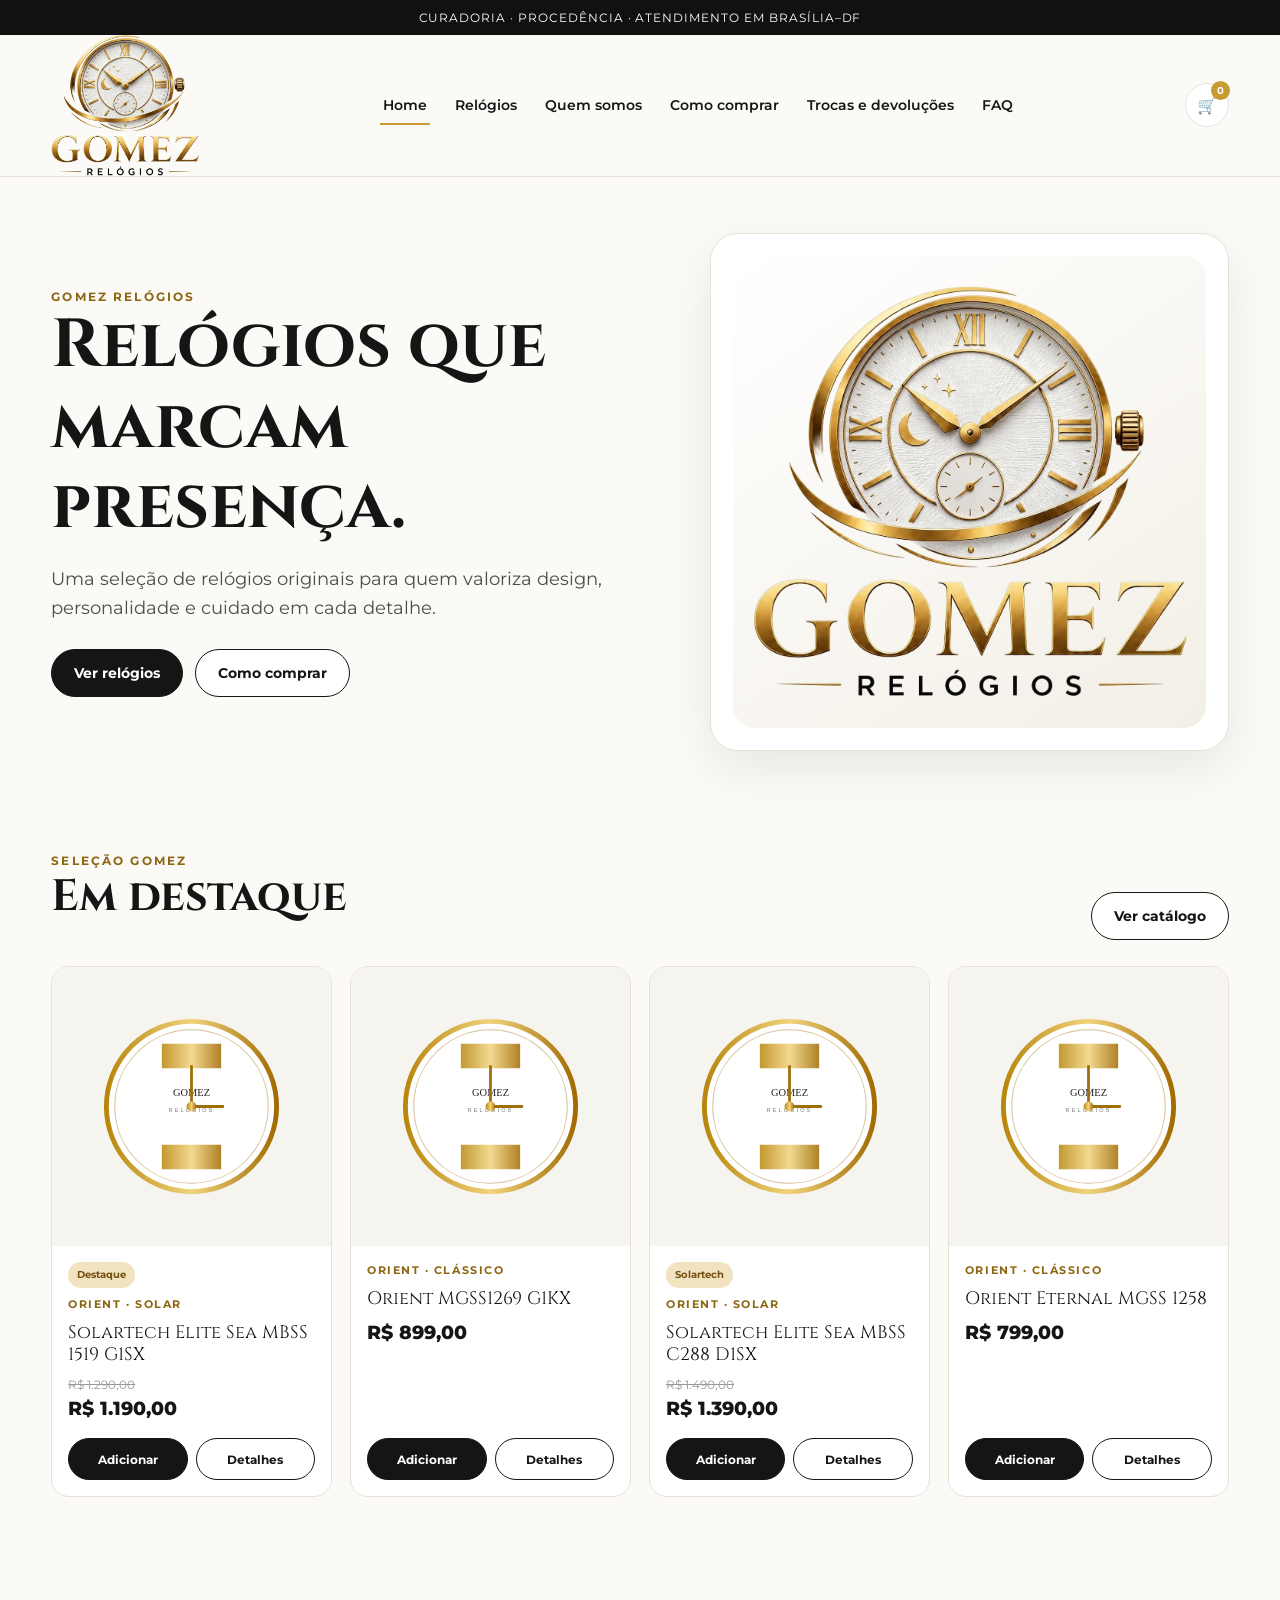
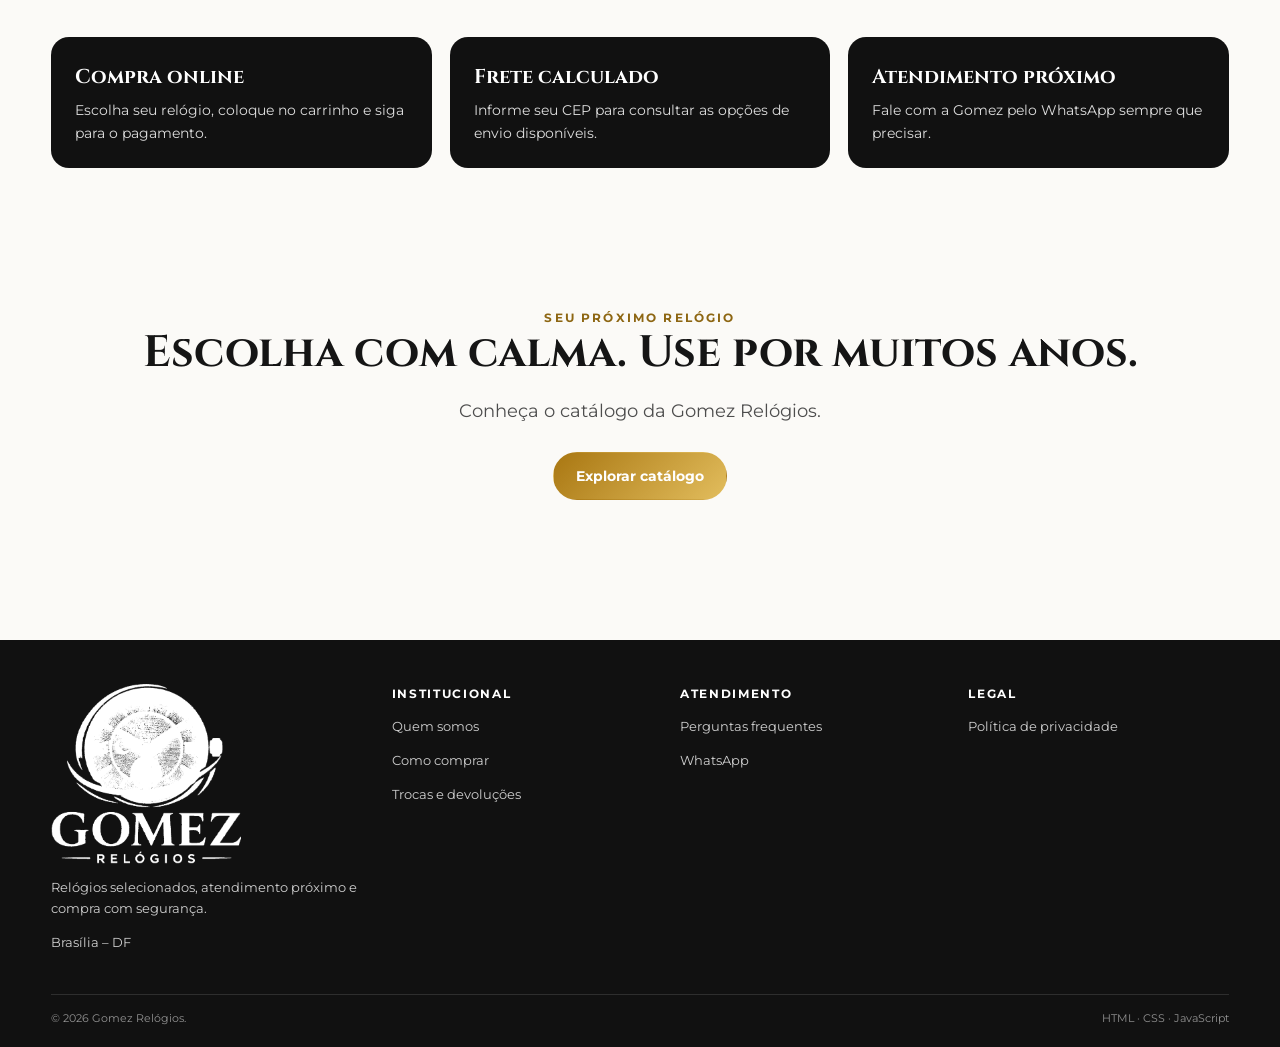
==== index.html @ 8b624019 "Add files via upload" ====
<!doctype html><html lang="pt-BR"><head><meta charset="utf-8"><meta name="viewport" content="width=device-width,initial-scale=1"><meta name="theme-color" content="#151515"><title>Gomez Relógios | Relógios selecionados</title><meta name="description" content="Gomez Relógios — relógios selecionados, compra online e atendimento em Brasília-DF."><link rel="icon" href="assets/logo-gomez.png"><link rel="stylesheet" href="css/style.css"><script src="data.js" defer></script><script src="js/app.js" defer></script><script src="js/catalog.js" defer></script></head><body>
<div class="topbar">CURADORIA · PROCEDÊNCIA · ATENDIMENTO EM BRASÍLIA–DF</div><header class="header"><div class="container header-inner"><a class="brand" href="index.html"><img src="assets/logo-gomez.png" alt="Gomez Relógios"></a><nav class="nav"><a href="index.html">Home</a><a href="produtos.html">Relógios</a><a href="quem-somos.html">Quem somos</a><a href="como-comprar.html">Como comprar</a><a href="trocas-e-devolucoes.html">Trocas e devoluções</a><a href="perguntas-frequentes.html">FAQ</a></nav><div class="header-actions"><button class="icon-btn mobile-menu" data-mobile-menu>☰</button><a class="icon-btn" href="carrinho.html">🛒<span class="cart-count" data-cart-count>0</span></a></div></div></header>
<main>
<section class="hero"><div class="container hero-grid"><div><div class="eyebrow">Gomez Relógios</div><h1>Relógios que marcam presença.</h1><p class="lead">Uma seleção de relógios originais para quem valoriza design, personalidade e cuidado em cada detalhe.</p><div class="btns"><a class="btn btn-primary" href="produtos.html">Ver relógios</a><a class="btn btn-ghost" href="como-comprar.html">Como comprar</a></div></div><div class="hero-card"><div class="hero-card-inner"><img src="assets/logo-gomez.png" alt="Logo Gomez Relógios"></div></div></div></section>
<section class="section"><div class="container"><div class="section-head"><div><div class="eyebrow">Seleção Gomez</div><h2>Em destaque</h2></div><a class="btn btn-ghost" href="produtos.html">Ver catálogo</a></div><div class="grid product-grid" data-products data-limit="4"></div></div></section>
<section class="section"><div class="container"><div class="grid features"><div class="feature"><strong>Compra online</strong><p>Escolha seu relógio, coloque no carrinho e siga para o pagamento.</p></div><div class="feature"><strong>Frete calculado</strong><p>Informe seu CEP para consultar as opções de envio disponíveis.</p></div><div class="feature"><strong>Atendimento próximo</strong><p>Fale com a Gomez pelo WhatsApp sempre que precisar.</p></div></div></div></section>
<section class="section"><div class="container" style="text-align:center"><div class="eyebrow">Seu próximo relógio</div><h2>Escolha com calma. Use por muitos anos.</h2><p class="lead" style="margin:0 auto">Conheça o catálogo da Gomez Relógios.</p><div class="btns" style="justify-content:center"><a class="btn btn-gold" href="produtos.html">Explorar catálogo</a></div></div></section>
</main>
<footer><div class="container"><div class="footer-grid"><div><img class="footer-logo" src="assets/logo-gomez.png" alt="Gomez Relógios"><p>Relógios selecionados, atendimento próximo e compra com segurança.</p><p>Brasília – DF</p></div><div><h4>Institucional</h4><p><a href="quem-somos.html">Quem somos</a></p><p><a href="como-comprar.html">Como comprar</a></p><p><a href="trocas-e-devolucoes.html">Trocas e devoluções</a></p></div><div><h4>Atendimento</h4><p><a href="perguntas-frequentes.html">Perguntas frequentes</a></p><p><a id="footerWhatsapp" target="_blank" rel="noopener">WhatsApp</a></p></div><div><h4>Legal</h4><p><a href="politica-de-privacidade.html">Política de privacidade</a></p></div></div><div class="footer-bottom"><span>© <span data-year></span> Gomez Relógios.</span><span>HTML · CSS · JavaScript</span></div></div></footer>
<script>document.addEventListener('DOMContentLoaded',()=>{const a=document.querySelector('#footerWhatsapp');if(a)a.href=Gomez.whatsappUrl('Olá, Gomez Relógios! Quero saber mais sobre os relógios.');});</script></body></html>
---- css/style.css ----
@import url('https://fonts.googleapis.com/css2?family=Cinzel:wght@500;600;700&family=Montserrat:wght@400;500;600;700&display=swap');

:root{
  --gold:#c79b32;
  --gold-dark:#8d6612;
  --gold-light:#ead08a;
  --ink:#151515;
  --muted:#686868;
  --paper:#fbfaf7;
  --white:#ffffff;
  --line:#e7e2d8;
  --shadow:0 18px 50px rgba(0,0,0,.08);
  --radius:18px;
}
*{box-sizing:border-box}
html{scroll-behavior:smooth}
body{margin:0;background:var(--paper);color:var(--ink);font-family:Montserrat,Arial,sans-serif;line-height:1.6}
a{text-decoration:none;color:inherit}
button,input,select{font:inherit}
img{max-width:100%;display:block}
.container{width:min(1180px,92%);margin:0 auto}
.topbar{background:#111;color:#fff;font-size:12px;padding:8px 0;text-align:center;letter-spacing:.08em}
.header{position:sticky;top:0;z-index:50;background:rgba(251,250,247,.96);backdrop-filter:blur(10px);border-bottom:1px solid var(--line)}
.header-inner{display:grid;grid-template-columns:160px 1fr auto;align-items:center;gap:28px;min-height:92px}
.brand img{width:148px;height:auto}
.nav{display:flex;justify-content:center;gap:22px;font-size:14px;font-weight:600}
.nav a{padding:8px 3px;position:relative}
.nav a:after{content:"";position:absolute;left:0;right:0;bottom:0;height:2px;background:var(--gold);transform:scaleX(0);transform-origin:center;transition:.25s}
.nav a:hover:after,.nav a.active:after{transform:scaleX(1)}
.header-actions{display:flex;align-items:center;gap:10px}
.icon-btn{width:44px;height:44px;border:1px solid var(--line);border-radius:50%;display:grid;place-items:center;background:#fff;cursor:pointer;position:relative}
.cart-count{position:absolute;right:-2px;top:-3px;min-width:19px;height:19px;border-radius:999px;background:var(--gold);color:#fff;font-size:10px;display:grid;place-items:center;padding:0 5px;font-weight:700}
.hero{padding:56px 0 30px}
.hero-grid{display:grid;grid-template-columns:1.08fr .92fr;gap:50px;align-items:center}
.eyebrow{color:var(--gold-dark);font-size:12px;font-weight:700;letter-spacing:.18em;text-transform:uppercase}
h1,h2,h3{font-family:Cinzel,Georgia,serif;line-height:1.18;margin:0 0 18px}
h1{font-size:clamp(38px,6vw,68px)}
h2{font-size:clamp(28px,4vw,44px)}
h3{font-size:22px}
.lead{font-size:18px;color:#4d4d4d;max-width:620px}
.btns{display:flex;flex-wrap:wrap;gap:12px;margin-top:26px}
.btn{display:inline-flex;align-items:center;justify-content:center;gap:8px;min-height:48px;padding:0 22px;border-radius:999px;border:1px solid var(--ink);cursor:pointer;font-weight:700;font-size:14px;transition:.2s}
.btn-primary{background:var(--ink);color:#fff}
.btn-primary:hover{transform:translateY(-1px);box-shadow:0 10px 25px rgba(0,0,0,.14)}
.btn-gold{background:linear-gradient(135deg,#a97712,#e2bd5d);color:#fff;border-color:transparent}
.btn-ghost{background:#fff}
.hero-card{background:#fff;border:1px solid var(--line);border-radius:28px;padding:22px;box-shadow:var(--shadow)}
.hero-card-inner{aspect-ratio:1/1;display:grid;place-items:center;background:linear-gradient(145deg,#fff,#f3efe6);border-radius:22px;overflow:hidden}
.hero-card-inner img{width:92%;max-height:92%;object-fit:contain}
.section{padding:70px 0}
.section-head{display:flex;justify-content:space-between;align-items:end;gap:20px;margin-bottom:26px}
.section-head p{margin:0;color:var(--muted)}
.grid{display:grid;gap:18px}
.product-grid{grid-template-columns:repeat(4,1fr)}
.product-card{background:#fff;border:1px solid var(--line);border-radius:var(--radius);overflow:hidden;transition:.2s;display:flex;flex-direction:column}
.product-card:hover{transform:translateY(-4px);box-shadow:var(--shadow)}
.product-media{aspect-ratio:1/1;background:#f6f4ef;display:grid;place-items:center;overflow:hidden}
.product-media img{width:100%;height:100%;object-fit:cover}
.product-body{padding:16px;display:flex;flex-direction:column;gap:8px;flex:1}
.product-brand{font-size:11px;text-transform:uppercase;letter-spacing:.14em;color:var(--gold-dark);font-weight:700}
.product-name{font-family:Cinzel,Georgia,serif;font-size:18px;line-height:1.25}
.price{font-weight:800;font-size:19px}
.compare{font-size:12px;color:#999;text-decoration:line-through}
.card-actions{display:flex;gap:8px;margin-top:auto;padding-top:6px}
.card-actions .btn{width:100%;min-height:42px;padding:0 12px;font-size:12px}
.badge{display:inline-flex;width:max-content;padding:5px 9px;border-radius:999px;background:#f1e3bf;color:#735112;font-size:10px;font-weight:700}
.features{grid-template-columns:repeat(3,1fr)}
.feature{background:#111;color:#fff;border-radius:var(--radius);padding:24px}
.feature strong{font-family:Cinzel,Georgia,serif;font-size:20px;display:block;margin-bottom:6px}
.feature p{margin:0;color:#ddd;font-size:14px}
.page-hero{padding:54px 0 30px;background:linear-gradient(180deg,#fff,#fbfaf7)}
.page-hero p{max-width:800px;color:var(--muted)}
.filters{display:grid;grid-template-columns:1fr auto auto;gap:12px;margin-bottom:24px}
.input,.select{width:100%;height:48px;border:1px solid var(--line);border-radius:12px;padding:0 14px;background:#fff;outline:none}
.input:focus,.select:focus{border-color:var(--gold)}
.product-detail{display:grid;grid-template-columns:1fr 1fr;gap:42px;align-items:start}
.gallery{background:#fff;border:1px solid var(--line);border-radius:22px;padding:15px;position:sticky;top:110px}
.gallery-main{aspect-ratio:1/1;background:#f6f4ef;border-radius:16px;display:grid;place-items:center;overflow:hidden}
.gallery-main img{width:100%;height:100%;object-fit:cover}
.gallery-thumbs{display:flex;gap:10px;margin-top:10px}
.thumb{width:70px;height:70px;border:1px solid var(--line);border-radius:10px;overflow:hidden;padding:0;background:#f6f4ef;cursor:pointer}
.thumb img{width:100%;height:100%;object-fit:cover}
.detail-price{font-size:32px;font-weight:800;margin:8px 0}
.detail-sub{color:var(--muted);font-size:13px}
.specs{border-top:1px solid var(--line);margin-top:24px}
.spec{display:grid;grid-template-columns:160px 1fr;gap:16px;padding:12px 0;border-bottom:1px solid var(--line);font-size:14px}
.spec strong{color:#555}
.ship-box,.checkout-box{border:1px solid var(--line);background:#fff;border-radius:18px;padding:18px;margin-top:22px}
.ship-row{display:grid;grid-template-columns:1fr auto;gap:8px}
.shipping-results{margin-top:12px;display:grid;gap:8px}
.shipping-option{display:flex;justify-content:space-between;gap:12px;padding:12px;border:1px solid var(--line);border-radius:12px;background:#fff}
.shipping-option small{color:var(--muted)}
.cart-layout{display:grid;grid-template-columns:1.35fr .65fr;gap:24px;align-items:start}
.cart-items,.summary{background:#fff;border:1px solid var(--line);border-radius:18px;padding:18px}
.cart-item{display:grid;grid-template-columns:92px 1fr auto;gap:15px;padding:14px 0;border-bottom:1px solid var(--line);align-items:center}
.cart-item:last-child{border-bottom:0}
.cart-item img{width:92px;height:92px;border-radius:12px;object-fit:cover;background:#f6f4ef}
.qty{display:flex;align-items:center;border:1px solid var(--line);border-radius:10px;overflow:hidden;width:max-content}
.qty button{width:32px;height:32px;border:0;background:#fafafa;cursor:pointer}
.qty span{width:34px;text-align:center;font-size:13px}
.summary{position:sticky;top:110px}
.total-line{display:flex;justify-content:space-between;gap:12px;padding:9px 0;font-size:14px}
.total-line.total{font-size:20px;font-weight:800;padding-top:16px;margin-top:8px;border-top:1px solid var(--line)}
footer{margin-top:70px;background:#111;color:#fff;padding:44px 0 20px}
.footer-grid{display:grid;grid-template-columns:1.2fr repeat(3,1fr);gap:28px}
.footer-logo{width:190px;filter:brightness(0) invert(1);margin-bottom:12px}
footer p,footer a{color:#cfcfcf;font-size:13px}
footer h4{margin:0 0 10px;font-size:12px;letter-spacing:.14em;text-transform:uppercase;color:#fff}
.footer-bottom{border-top:1px solid #2e2e2e;margin-top:28px;padding-top:15px;font-size:11px;color:#929292;display:flex;justify-content:space-between;gap:16px}
.faq{border:1px solid var(--line);background:#fff;border-radius:14px;padding:0 18px;margin:10px 0}
.faq summary{cursor:pointer;padding:17px 0;font-weight:700}
.faq p{color:var(--muted);padding:0 0 17px;margin:0}
.notice{padding:13px 15px;border-radius:12px;background:#f7f0df;color:#63480e;font-size:13px;margin-top:14px}
.empty{text-align:center;padding:48px 20px;color:var(--muted)}
.mobile-menu{display:none}
.modal{position:fixed;inset:0;background:rgba(0,0,0,.55);display:none;z-index:100;align-items:center;justify-content:center;padding:20px}
.modal.show{display:flex}
.modal-card{width:min(560px,100%);background:#fff;border-radius:20px;padding:24px;box-shadow:var(--shadow)}
.modal-head{display:flex;justify-content:space-between;align-items:center;gap:16px}
.close{border:0;background:transparent;font-size:28px;cursor:pointer;color:#888}
.form-grid{display:grid;grid-template-columns:1fr 1fr;gap:12px}
.form-grid .full{grid-column:1/-1}
.status-card{max-width:720px;margin:60px auto;background:#fff;border:1px solid var(--line);border-radius:20px;padding:40px;text-align:center}
.small{font-size:12px;color:var(--muted)}

@media (max-width:1020px){
  .header-inner{grid-template-columns:140px 1fr auto}.nav{gap:14px}.product-grid{grid-template-columns:repeat(3,1fr)}.hero-grid,.product-detail,.cart-layout{grid-template-columns:1fr}.gallery{position:static}.summary{position:static}.footer-grid{grid-template-columns:1fr 1fr}
}
@media (max-width:760px){
  .header-inner{grid-template-columns:auto auto;justify-content:space-between}.nav{display:none}.mobile-menu{display:block}.brand img{width:128px}.hero{padding-top:34px}.features{grid-template-columns:1fr}.product-grid{grid-template-columns:repeat(2,1fr)}.filters{grid-template-columns:1fr 1fr}.filters .full{grid-column:1/-1}.footer-grid{grid-template-columns:1fr}.footer-bottom{flex-direction:column}.cart-item{grid-template-columns:70px 1fr}.cart-item > :last-child{grid-column:2}.cart-item img{width:70px;height:70px}.form-grid{grid-template-columns:1fr}.form-grid .full{grid-column:auto}
}
@media (max-width:480px){
  .product-grid{grid-template-columns:1fr}.filters{grid-template-columns:1fr}.section{padding:52px 0}.header-inner{min-height:78px}.btns{display:grid}.btn{width:100%}
}
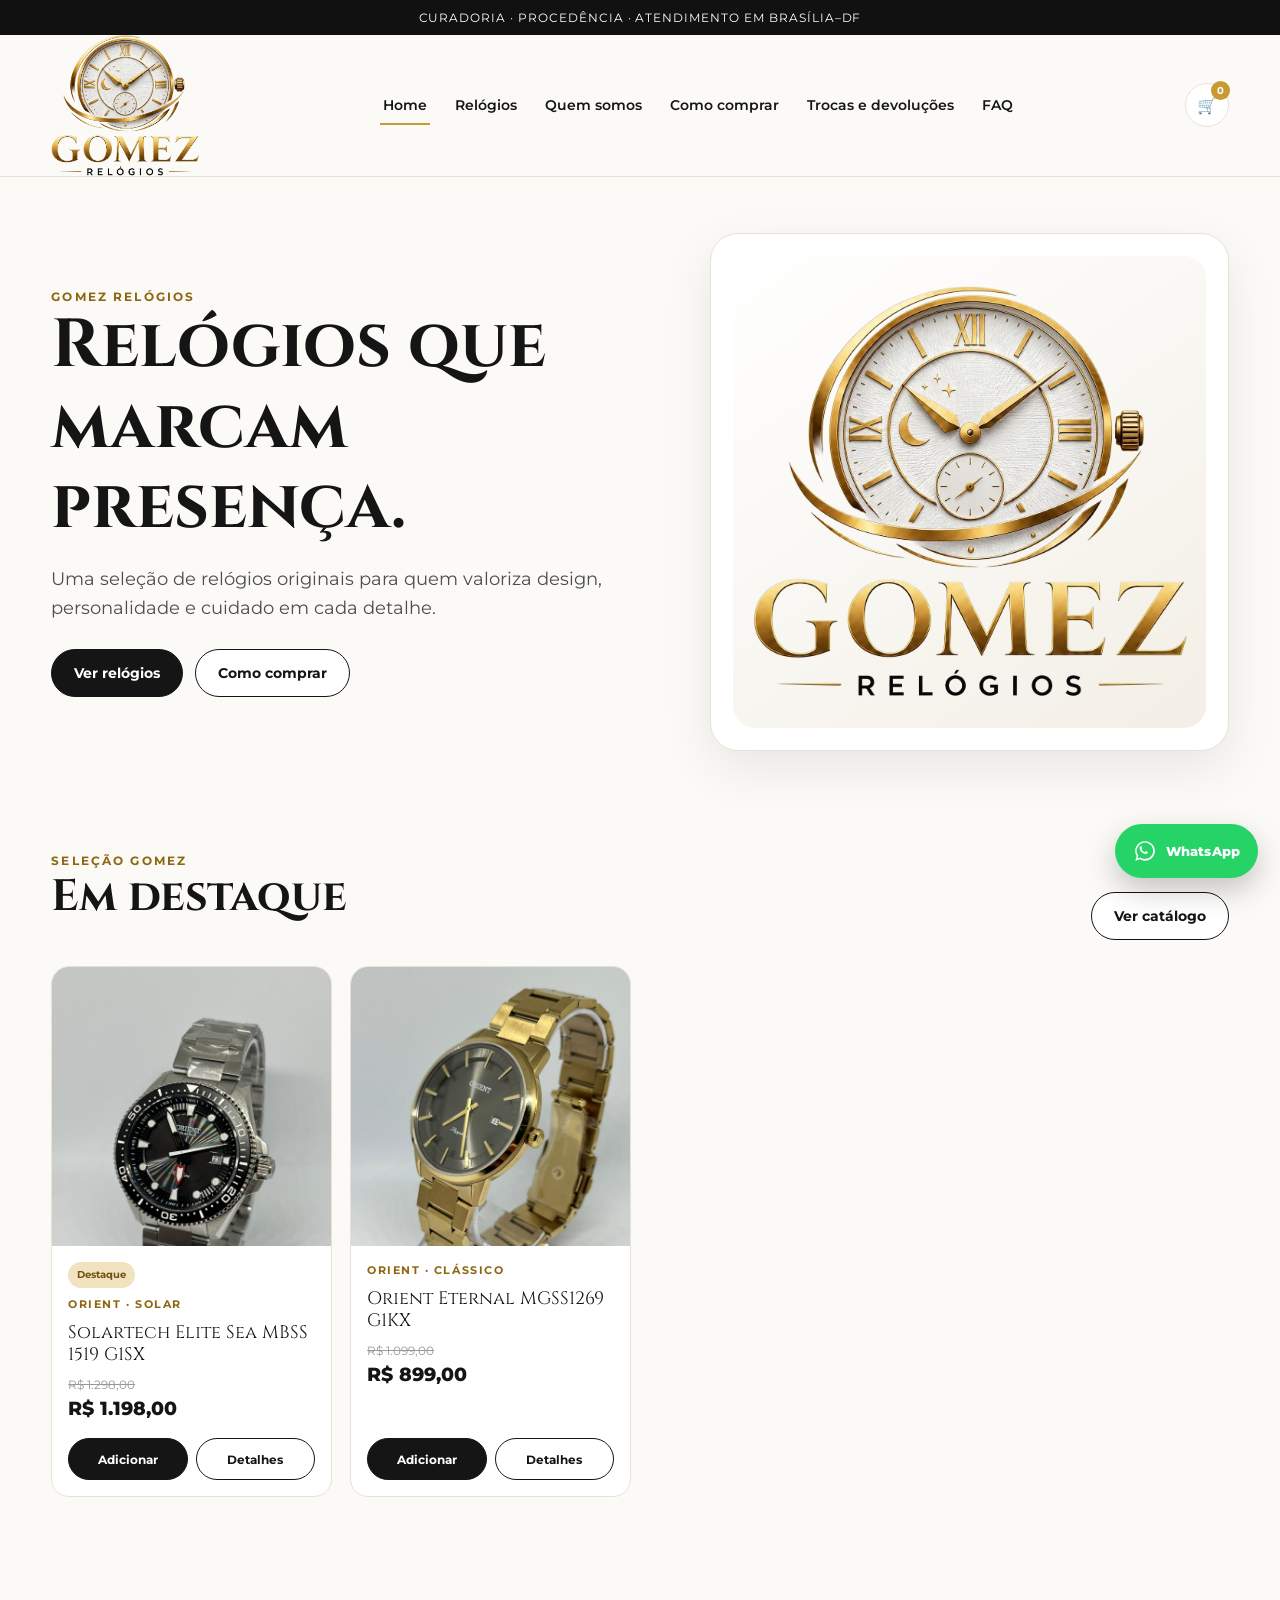
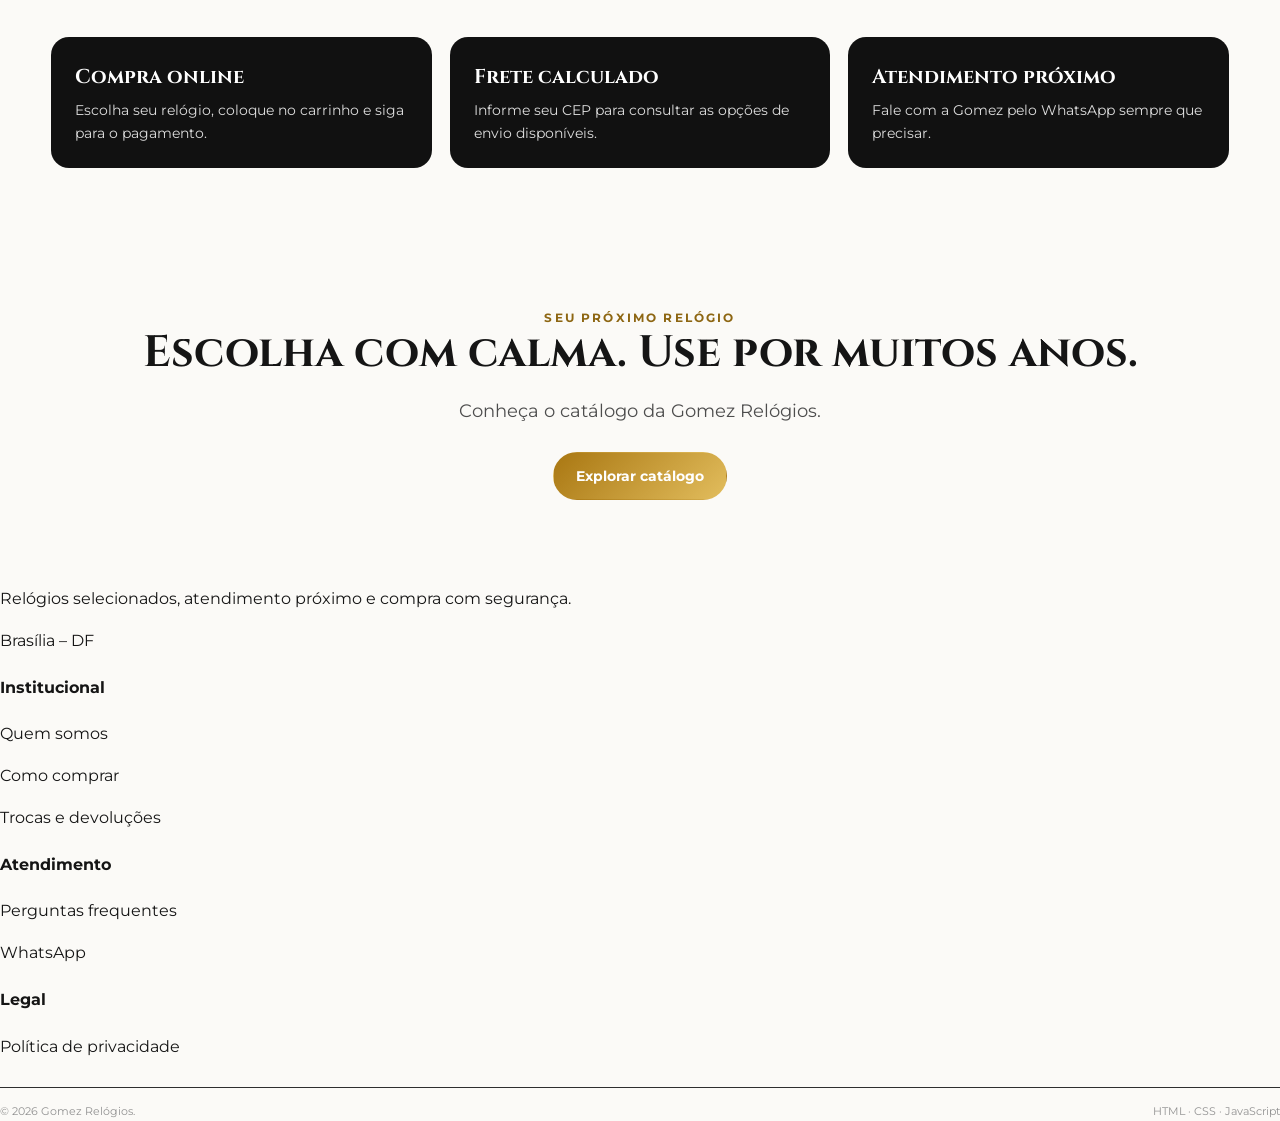
==== commit 3b16a61d: "Update index.html" ====
--- a/index.html
+++ b/index.html
@@ -6,5 +6,5 @@
 <section class="section"><div class="container"><div class="grid features"><div class="feature"><strong>Compra online</strong><p>Escolha seu relógio, coloque no carrinho e siga para o pagamento.</p></div><div class="feature"><strong>Frete calculado</strong><p>Informe seu CEP para consultar as opções de envio disponíveis.</p></div><div class="feature"><strong>Atendimento próximo</strong><p>Fale com a Gomez pelo WhatsApp sempre que precisar.</p></div></div></div></section>
 <section class="section"><div class="container" style="text-align:center"><div class="eyebrow">Seu próximo relógio</div><h2>Escolha com calma. Use por muitos anos.</h2><p class="lead" style="margin:0 auto">Conheça o catálogo da Gomez Relógios.</p><div class="btns" style="justify-content:center"><a class="btn btn-gold" href="produtos.html">Explorar catálogo</a></div></div></section>
 </main>
-<footer><div class="container"><div class="footer-grid"><div><img class="footer-logo" src="assets/logo-gomez.png" alt="Gomez Relógios"><p>Relógios selecionados, atendimento próximo e compra com segurança.</p><p>Brasília – DF</p></div><div><h4>Institucional</h4><p><a href="quem-somos.html">Quem somos</a></p><p><a href="como-comprar.html">Como comprar</a></p><p><a href="trocas-e-devolucoes.html">Trocas e devoluções</a></p></div><div><h4>Atendimento</h4><p><a href="perguntas-frequentes.html">Perguntas frequentes</a></p><p><a id="footerWhatsapp" target="_blank" rel="noopener">WhatsApp</a></p></div><div><h4>Legal</h4><p><a href="politica-de-privacidade.html">Política de privacidade</a></p></div></div><div class="footer-bottom"><span>© <span data-year></span> Gomez Relógios.</span><span>HTML · CSS · JavaScript</span></div></div></footer>
+<p>Relógios selecionados, atendimento próximo e compra com segurança.</p><p>Brasília – DF</p></div><div><h4>Institucional</h4><p><a href="quem-somos.html">Quem somos</a></p><p><a href="como-comprar.html">Como comprar</a></p><p><a href="trocas-e-devolucoes.html">Trocas e devoluções</a></p></div><div><h4>Atendimento</h4><p><a href="perguntas-frequentes.html">Perguntas frequentes</a></p><p><a id="footerWhatsapp" target="_blank" rel="noopener">WhatsApp</a></p></div><div><h4>Legal</h4><p><a href="politica-de-privacidade.html">Política de privacidade</a></p></div></div><div class="footer-bottom"><span>© <span data-year></span> Gomez Relógios.</span><span>HTML · CSS · JavaScript</span></div></div></footer>
 <script>document.addEventListener('DOMContentLoaded',()=>{const a=document.querySelector('#footerWhatsapp');if(a)a.href=Gomez.whatsappUrl('Olá, Gomez Relógios! Quero saber mais sobre os relógios.');});</script></body></html>
--- a/css/style.css
+++ b/css/style.css
@@ -12,123 +12,1055 @@
   --shadow:0 18px 50px rgba(0,0,0,.08);
   --radius:18px;
 }
-*{box-sizing:border-box}
-html{scroll-behavior:smooth}
-body{margin:0;background:var(--paper);color:var(--ink);font-family:Montserrat,Arial,sans-serif;line-height:1.6}
-a{text-decoration:none;color:inherit}
-button,input,select{font:inherit}
-img{max-width:100%;display:block}
-.container{width:min(1180px,92%);margin:0 auto}
-.topbar{background:#111;color:#fff;font-size:12px;padding:8px 0;text-align:center;letter-spacing:.08em}
-.header{position:sticky;top:0;z-index:50;background:rgba(251,250,247,.96);backdrop-filter:blur(10px);border-bottom:1px solid var(--line)}
-.header-inner{display:grid;grid-template-columns:160px 1fr auto;align-items:center;gap:28px;min-height:92px}
-.brand img{width:148px;height:auto}
-.nav{display:flex;justify-content:center;gap:22px;font-size:14px;font-weight:600}
-.nav a{padding:8px 3px;position:relative}
-.nav a:after{content:"";position:absolute;left:0;right:0;bottom:0;height:2px;background:var(--gold);transform:scaleX(0);transform-origin:center;transition:.25s}
-.nav a:hover:after,.nav a.active:after{transform:scaleX(1)}
-.header-actions{display:flex;align-items:center;gap:10px}
-.icon-btn{width:44px;height:44px;border:1px solid var(--line);border-radius:50%;display:grid;place-items:center;background:#fff;cursor:pointer;position:relative}
-.cart-count{position:absolute;right:-2px;top:-3px;min-width:19px;height:19px;border-radius:999px;background:var(--gold);color:#fff;font-size:10px;display:grid;place-items:center;padding:0 5px;font-weight:700}
-.hero{padding:56px 0 30px}
-.hero-grid{display:grid;grid-template-columns:1.08fr .92fr;gap:50px;align-items:center}
-.eyebrow{color:var(--gold-dark);font-size:12px;font-weight:700;letter-spacing:.18em;text-transform:uppercase}
-h1,h2,h3{font-family:Cinzel,Georgia,serif;line-height:1.18;margin:0 0 18px}
-h1{font-size:clamp(38px,6vw,68px)}
-h2{font-size:clamp(28px,4vw,44px)}
-h3{font-size:22px}
-.lead{font-size:18px;color:#4d4d4d;max-width:620px}
-.btns{display:flex;flex-wrap:wrap;gap:12px;margin-top:26px}
-.btn{display:inline-flex;align-items:center;justify-content:center;gap:8px;min-height:48px;padding:0 22px;border-radius:999px;border:1px solid var(--ink);cursor:pointer;font-weight:700;font-size:14px;transition:.2s}
-.btn-primary{background:var(--ink);color:#fff}
-.btn-primary:hover{transform:translateY(-1px);box-shadow:0 10px 25px rgba(0,0,0,.14)}
-.btn-gold{background:linear-gradient(135deg,#a97712,#e2bd5d);color:#fff;border-color:transparent}
-.btn-ghost{background:#fff}
-.hero-card{background:#fff;border:1px solid var(--line);border-radius:28px;padding:22px;box-shadow:var(--shadow)}
-.hero-card-inner{aspect-ratio:1/1;display:grid;place-items:center;background:linear-gradient(145deg,#fff,#f3efe6);border-radius:22px;overflow:hidden}
-.hero-card-inner img{width:92%;max-height:92%;object-fit:contain}
-.section{padding:70px 0}
-.section-head{display:flex;justify-content:space-between;align-items:end;gap:20px;margin-bottom:26px}
-.section-head p{margin:0;color:var(--muted)}
-.grid{display:grid;gap:18px}
-.product-grid{grid-template-columns:repeat(4,1fr)}
-.product-card{background:#fff;border:1px solid var(--line);border-radius:var(--radius);overflow:hidden;transition:.2s;display:flex;flex-direction:column}
-.product-card:hover{transform:translateY(-4px);box-shadow:var(--shadow)}
-.product-media{aspect-ratio:1/1;background:#f6f4ef;display:grid;place-items:center;overflow:hidden}
-.product-media img{width:100%;height:100%;object-fit:cover}
-.product-body{padding:16px;display:flex;flex-direction:column;gap:8px;flex:1}
-.product-brand{font-size:11px;text-transform:uppercase;letter-spacing:.14em;color:var(--gold-dark);font-weight:700}
-.product-name{font-family:Cinzel,Georgia,serif;font-size:18px;line-height:1.25}
-.price{font-weight:800;font-size:19px}
-.compare{font-size:12px;color:#999;text-decoration:line-through}
-.card-actions{display:flex;gap:8px;margin-top:auto;padding-top:6px}
-.card-actions .btn{width:100%;min-height:42px;padding:0 12px;font-size:12px}
-.badge{display:inline-flex;width:max-content;padding:5px 9px;border-radius:999px;background:#f1e3bf;color:#735112;font-size:10px;font-weight:700}
-.features{grid-template-columns:repeat(3,1fr)}
-.feature{background:#111;color:#fff;border-radius:var(--radius);padding:24px}
-.feature strong{font-family:Cinzel,Georgia,serif;font-size:20px;display:block;margin-bottom:6px}
-.feature p{margin:0;color:#ddd;font-size:14px}
-.page-hero{padding:54px 0 30px;background:linear-gradient(180deg,#fff,#fbfaf7)}
-.page-hero p{max-width:800px;color:var(--muted)}
-.filters{display:grid;grid-template-columns:1fr auto auto;gap:12px;margin-bottom:24px}
-.input,.select{width:100%;height:48px;border:1px solid var(--line);border-radius:12px;padding:0 14px;background:#fff;outline:none}
-.input:focus,.select:focus{border-color:var(--gold)}
-.product-detail{display:grid;grid-template-columns:1fr 1fr;gap:42px;align-items:start}
-.gallery{background:#fff;border:1px solid var(--line);border-radius:22px;padding:15px;position:sticky;top:110px}
-.gallery-main{aspect-ratio:1/1;background:#f6f4ef;border-radius:16px;display:grid;place-items:center;overflow:hidden}
-.gallery-main img{width:100%;height:100%;object-fit:cover}
-.gallery-thumbs{display:flex;gap:10px;margin-top:10px}
-.thumb{width:70px;height:70px;border:1px solid var(--line);border-radius:10px;overflow:hidden;padding:0;background:#f6f4ef;cursor:pointer}
-.thumb img{width:100%;height:100%;object-fit:cover}
-.detail-price{font-size:32px;font-weight:800;margin:8px 0}
-.detail-sub{color:var(--muted);font-size:13px}
-.specs{border-top:1px solid var(--line);margin-top:24px}
-.spec{display:grid;grid-template-columns:160px 1fr;gap:16px;padding:12px 0;border-bottom:1px solid var(--line);font-size:14px}
-.spec strong{color:#555}
-.ship-box,.checkout-box{border:1px solid var(--line);background:#fff;border-radius:18px;padding:18px;margin-top:22px}
-.ship-row{display:grid;grid-template-columns:1fr auto;gap:8px}
-.shipping-results{margin-top:12px;display:grid;gap:8px}
-.shipping-option{display:flex;justify-content:space-between;gap:12px;padding:12px;border:1px solid var(--line);border-radius:12px;background:#fff}
-.shipping-option small{color:var(--muted)}
-.cart-layout{display:grid;grid-template-columns:1.35fr .65fr;gap:24px;align-items:start}
-.cart-items,.summary{background:#fff;border:1px solid var(--line);border-radius:18px;padding:18px}
-.cart-item{display:grid;grid-template-columns:92px 1fr auto;gap:15px;padding:14px 0;border-bottom:1px solid var(--line);align-items:center}
-.cart-item:last-child{border-bottom:0}
-.cart-item img{width:92px;height:92px;border-radius:12px;object-fit:cover;background:#f6f4ef}
-.qty{display:flex;align-items:center;border:1px solid var(--line);border-radius:10px;overflow:hidden;width:max-content}
-.qty button{width:32px;height:32px;border:0;background:#fafafa;cursor:pointer}
-.qty span{width:34px;text-align:center;font-size:13px}
-.summary{position:sticky;top:110px}
-.total-line{display:flex;justify-content:space-between;gap:12px;padding:9px 0;font-size:14px}
-.total-line.total{font-size:20px;font-weight:800;padding-top:16px;margin-top:8px;border-top:1px solid var(--line)}
-footer{margin-top:70px;background:#111;color:#fff;padding:44px 0 20px}
-.footer-grid{display:grid;grid-template-columns:1.2fr repeat(3,1fr);gap:28px}
-.footer-logo{width:190px;filter:brightness(0) invert(1);margin-bottom:12px}
-footer p,footer a{color:#cfcfcf;font-size:13px}
-footer h4{margin:0 0 10px;font-size:12px;letter-spacing:.14em;text-transform:uppercase;color:#fff}
-.footer-bottom{border-top:1px solid #2e2e2e;margin-top:28px;padding-top:15px;font-size:11px;color:#929292;display:flex;justify-content:space-between;gap:16px}
-.faq{border:1px solid var(--line);background:#fff;border-radius:14px;padding:0 18px;margin:10px 0}
-.faq summary{cursor:pointer;padding:17px 0;font-weight:700}
-.faq p{color:var(--muted);padding:0 0 17px;margin:0}
-.notice{padding:13px 15px;border-radius:12px;background:#f7f0df;color:#63480e;font-size:13px;margin-top:14px}
-.empty{text-align:center;padding:48px 20px;color:var(--muted)}
-.mobile-menu{display:none}
-.modal{position:fixed;inset:0;background:rgba(0,0,0,.55);display:none;z-index:100;align-items:center;justify-content:center;padding:20px}
-.modal.show{display:flex}
-.modal-card{width:min(560px,100%);background:#fff;border-radius:20px;padding:24px;box-shadow:var(--shadow)}
-.modal-head{display:flex;justify-content:space-between;align-items:center;gap:16px}
-.close{border:0;background:transparent;font-size:28px;cursor:pointer;color:#888}
-.form-grid{display:grid;grid-template-columns:1fr 1fr;gap:12px}
-.form-grid .full{grid-column:1/-1}
-.status-card{max-width:720px;margin:60px auto;background:#fff;border:1px solid var(--line);border-radius:20px;padding:40px;text-align:center}
-.small{font-size:12px;color:var(--muted)}
-
+
+*{
+  box-sizing:border-box
+}
+
+html{
+  scroll-behavior:smooth
+}
+
+body{
+  margin:0;
+  background:var(--paper);
+  color:var(--ink);
+  font-family:Montserrat,Arial,sans-serif;
+  line-height:1.6
+}
+
+a{
+  text-decoration:none;
+  color:inherit
+}
+
+button,input,select{
+  font:inherit
+}
+
+img{
+  max-width:100%;
+  display:block
+}
+
+.container{
+  width:min(1180px,92%);
+  margin:0 auto
+}
+
+.topbar{
+  background:#111;
+  color:#fff;
+  font-size:12px;
+  padding:8px 0;
+  text-align:center;
+  letter-spacing:.08em
+}
+
+.header{
+  position:sticky;
+  top:0;
+  z-index:50;
+  background:rgba(251,250,247,.96);
+  backdrop-filter:blur(10px);
+  border-bottom:1px solid var(--line)
+}
+
+.header-inner{
+  display:grid;
+  grid-template-columns:160px 1fr auto;
+  align-items:center;
+  gap:28px;
+  min-height:92px
+}
+
+.brand img{
+  width:148px;
+  height:auto
+}
+
+.nav{
+  display:flex;
+  justify-content:center;
+  gap:22px;
+  font-size:14px;
+  font-weight:600
+}
+
+.nav a{
+  padding:8px 3px;
+  position:relative
+}
+
+.nav a:after{
+  content:"";
+  position:absolute;
+  left:0;
+  right:0;
+  bottom:0;
+  height:2px;
+  background:var(--gold);
+  transform:scaleX(0);
+  transform-origin:center;
+  transition:.25s
+}
+
+.nav a:hover:after,
+.nav a.active:after{
+  transform:scaleX(1)
+}
+
+.header-actions{
+  display:flex;
+  align-items:center;
+  gap:10px
+}
+
+.icon-btn{
+  width:44px;
+  height:44px;
+  border:1px solid var(--line);
+  border-radius:50%;
+  display:grid;
+  place-items:center;
+  background:#fff;
+  cursor:pointer;
+  position:relative
+}
+
+.cart-count{
+  position:absolute;
+  right:-2px;
+  top:-3px;
+  min-width:19px;
+  height:19px;
+  border-radius:999px;
+  background:var(--gold);
+  color:#fff;
+  font-size:10px;
+  display:grid;
+  place-items:center;
+  padding:0 5px;
+  font-weight:700
+}
+
+.hero{
+  padding:56px 0 30px
+}
+
+.hero-grid{
+  display:grid;
+  grid-template-columns:1.08fr .92fr;
+  gap:50px;
+  align-items:center
+}
+
+.eyebrow{
+  color:var(--gold-dark);
+  font-size:12px;
+  font-weight:700;
+  letter-spacing:.18em;
+  text-transform:uppercase
+}
+
+h1,h2,h3{
+  font-family:Cinzel,Georgia,serif;
+  line-height:1.18;
+  margin:0 0 18px
+}
+
+h1{
+  font-size:clamp(38px,6vw,68px)
+}
+
+h2{
+  font-size:clamp(28px,4vw,44px)
+}
+
+h3{
+  font-size:22px
+}
+
+.lead{
+  font-size:18px;
+  color:#4d4d4d;
+  max-width:620px
+}
+
+.btns{
+  display:flex;
+  flex-wrap:wrap;
+  gap:12px;
+  margin-top:26px
+}
+
+.btn{
+  display:inline-flex;
+  align-items:center;
+  justify-content:center;
+  gap:8px;
+  min-height:48px;
+  padding:0 22px;
+  border-radius:999px;
+  border:1px solid var(--ink);
+  cursor:pointer;
+  font-weight:700;
+  font-size:14px;
+  transition:.2s
+}
+
+.btn-primary{
+  background:var(--ink);
+  color:#fff
+}
+
+.btn-primary:hover{
+  transform:translateY(-1px);
+  box-shadow:0 10px 25px rgba(0,0,0,.14)
+}
+
+.btn-gold{
+  background:linear-gradient(135deg,#a97712,#e2bd5d);
+  color:#fff;
+  border-color:transparent
+}
+
+.btn-ghost{
+  background:#fff
+}
+
+.hero-card{
+  background:#fff;
+  border:1px solid var(--line);
+  border-radius:28px;
+  padding:22px;
+  box-shadow:var(--shadow)
+}
+
+.hero-card-inner{
+  aspect-ratio:1/1;
+  display:grid;
+  place-items:center;
+  background:linear-gradient(145deg,#fff,#f3efe6);
+  border-radius:22px;
+  overflow:hidden
+}
+
+.hero-card-inner img{
+  width:92%;
+  max-height:92%;
+  object-fit:contain
+}
+
+.section{
+  padding:70px 0
+}
+
+.section-head{
+  display:flex;
+  justify-content:space-between;
+  align-items:end;
+  gap:20px;
+  margin-bottom:26px
+}
+
+.section-head p{
+  margin:0;
+  color:var(--muted)
+}
+
+.grid{
+  display:grid;
+  gap:18px
+}
+
+.product-grid{
+  grid-template-columns:repeat(4,1fr)
+}
+
+.product-card{
+  background:#fff;
+  border:1px solid var(--line);
+  border-radius:var(--radius);
+  overflow:hidden;
+  transition:.2s;
+  display:flex;
+  flex-direction:column
+}
+
+.product-card:hover{
+  transform:translateY(-4px);
+  box-shadow:var(--shadow)
+}
+
+/* Imagens dos cards */
+.product-media{
+  aspect-ratio:1/1;
+  background:#f6f4ef;
+  display:grid;
+  place-items:center;
+  overflow:hidden
+}
+
+.product-media img{
+  width:100%;
+  height:100%;
+  object-fit:contain
+}
+
+.product-body{
+  padding:16px;
+  display:flex;
+  flex-direction:column;
+  gap:8px;
+  flex:1
+}
+
+.product-brand{
+  font-size:11px;
+  text-transform:uppercase;
+  letter-spacing:.14em;
+  color:var(--gold-dark);
+  font-weight:700
+}
+
+.product-name{
+  font-family:Cinzel,Georgia,serif;
+  font-size:18px;
+  line-height:1.25
+}
+
+.price{
+  font-weight:800;
+  font-size:19px
+}
+
+.compare{
+  font-size:12px;
+  color:#999;
+  text-decoration:line-through
+}
+
+.card-actions{
+  display:flex;
+  gap:8px;
+  margin-top:auto;
+  padding-top:6px
+}
+
+.card-actions .btn{
+  width:100%;
+  min-height:42px;
+  padding:0 12px;
+  font-size:12px
+}
+
+.badge{
+  display:inline-flex;
+  width:max-content;
+  padding:5px 9px;
+  border-radius:999px;
+  background:#f1e3bf;
+  color:#735112;
+  font-size:10px;
+  font-weight:700
+}
+
+.features{
+  grid-template-columns:repeat(3,1fr)
+}
+
+.feature{
+  background:#111;
+  color:#fff;
+  border-radius:var(--radius);
+  padding:24px
+}
+
+.feature strong{
+  font-family:Cinzel,Georgia,serif;
+  font-size:20px;
+  display:block;
+  margin-bottom:6px
+}
+
+.feature p{
+  margin:0;
+  color:#ddd;
+  font-size:14px
+}
+
+.page-hero{
+  padding:54px 0 30px;
+  background:linear-gradient(180deg,#fff,#fbfaf7)
+}
+
+.page-hero p{
+  max-width:800px;
+  color:var(--muted)
+}
+
+.filters{
+  display:grid;
+  grid-template-columns:1fr auto auto;
+  gap:12px;
+  margin-bottom:24px
+}
+
+.input,.select{
+  width:100%;
+  height:48px;
+  border:1px solid var(--line);
+  border-radius:12px;
+  padding:0 14px;
+  background:#fff;
+  outline:none
+}
+
+.input:focus,
+.select:focus{
+  border-color:var(--gold)
+}
+
+.product-detail{
+  display:grid;
+  grid-template-columns:1fr 1fr;
+  gap:42px;
+  align-items:start
+}
+
+/* ================================
+   VISUALIZADOR PRINCIPAL DO PRODUTO
+   Proporção 3:4 para fotos 1200x1600
+   ================================ */
+
+.gallery{
+  background:#fff;
+  border:1px solid var(--line);
+  border-radius:22px;
+  padding:15px;
+  position:sticky;
+  top:110px
+}
+
+.gallery-main{
+  aspect-ratio:3/4;
+  background:#f6f4ef;
+  border-radius:16px;
+  display:grid;
+  place-items:center;
+  overflow:hidden
+}
+
+.gallery-main img{
+  width:100%;
+  height:100%;
+  object-fit:contain;
+  object-position:center;
+}
+
+/* Miniaturas proporcionais às fotos verticais */
+.gallery-thumbs{
+  display:flex;
+  gap:10px;
+  margin-top:10px;
+  flex-wrap:wrap
+}
+
+.thumb{
+  width:70px;
+  height:94px;
+  border:1px solid var(--line);
+  border-radius:10px;
+  overflow:hidden;
+  padding:0;
+  background:#f6f4ef;
+  cursor:pointer
+}
+
+.thumb:hover{
+  border-color:var(--gold)
+}
+
+.thumb img{
+  width:100%;
+  height:100%;
+  object-fit:contain;
+  object-position:center
+}
+
+.detail-price{
+  font-size:32px;
+  font-weight:800;
+  margin:8px 0
+}
+
+.detail-sub{
+  color:var(--muted);
+  font-size:13px
+}
+
+.specs{
+  border-top:1px solid var(--line);
+  margin-top:24px
+}
+
+.spec{
+  display:grid;
+  grid-template-columns:160px 1fr;
+  gap:16px;
+  padding:12px 0;
+  border-bottom:1px solid var(--line);
+  font-size:14px
+}
+
+.spec strong{
+  color:#555
+}
+
+.ship-box,
+.checkout-box{
+  border:1px solid var(--line);
+  background:#fff;
+  border-radius:18px;
+  padding:18px;
+  margin-top:22px
+}
+
+.ship-row{
+  display:grid;
+  grid-template-columns:1fr auto;
+  gap:8px
+}
+
+.shipping-results{
+  margin-top:12px;
+  display:grid;
+  gap:8px
+}
+
+.shipping-option{
+  display:flex;
+  justify-content:space-between;
+  gap:12px;
+  padding:12px;
+  border:1px solid var(--line);
+  border-radius:12px;
+  background:#fff
+}
+
+.shipping-option small{
+  color:var(--muted)
+}
+
+.cart-layout{
+  display:grid;
+  grid-template-columns:1.35fr .65fr;
+  gap:24px;
+  align-items:start
+}
+
+.cart-items,
+.summary{
+  background:#fff;
+  border:1px solid var(--line);
+  border-radius:18px;
+  padding:18px
+}
+
+.cart-item{
+  display:grid;
+  grid-template-columns:92px 1fr auto;
+  gap:15px;
+  padding:14px 0;
+  border-bottom:1px solid var(--line);
+  align-items:center
+}
+
+.cart-item:last-child{
+  border-bottom:0
+}
+
+.cart-item img{
+  width:92px;
+  height:92px;
+  border-radius:12px;
+  object-fit:contain;
+  background:#f6f4ef
+}
+
+.qty{
+  display:flex;
+  align-items:center;
+  border:1px solid var(--line);
+  border-radius:10px;
+  overflow:hidden;
+  width:max-content
+}
+
+.qty button{
+  width:32px;
+  height:32px;
+  border:0;
+  background:#fafafa;
+  cursor:pointer
+}
+
+.qty span{
+  width:34px;
+  text-align:center;
+  font-size:13px
+}
+
+.summary{
+  position:sticky;
+  top:110px
+}
+
+.total-line{
+  display:flex;
+  justify-content:space-between;
+  gap:12px;
+  padding:9px 0;
+  font-size:14px
+}
+
+.total-line.total{
+  font-size:20px;
+  font-weight:800;
+  padding-top:16px;
+  margin-top:8px;
+  border-top:1px solid var(--line)
+}
+
+footer{
+  margin-top:70px;
+  background:#111;
+  color:#fff;
+  padding:44px 0 20px
+}
+
+.footer-grid{
+  display:grid;
+  grid-template-columns:1.2fr repeat(3,1fr);
+  gap:28px
+}
+
+footer p,
+footer a{
+  color:#cfcfcf;
+  font-size:13px
+}
+
+footer h4{
+  margin:0 0 10px;
+  font-size:12px;
+  letter-spacing:.14em;
+  text-transform:uppercase;
+  color:#fff
+}
+
+.footer-bottom{
+  border-top:1px solid #2e2e2e;
+  margin-top:28px;
+  padding-top:15px;
+  font-size:11px;
+  color:#929292;
+  display:flex;
+  justify-content:space-between;
+  gap:16px
+}
+
+.faq{
+  border:1px solid var(--line);
+  background:#fff;
+  border-radius:14px;
+  padding:0 18px;
+  margin:10px 0
+}
+
+.faq summary{
+  cursor:pointer;
+  padding:17px 0;
+  font-weight:700
+}
+
+.faq p{
+  color:var(--muted);
+  padding:0 0 17px;
+  margin:0
+}
+
+.notice{
+  padding:13px 15px;
+  border-radius:12px;
+  background:#f7f0df;
+  color:#63480e;
+  font-size:13px;
+  margin-top:14px
+}
+
+.empty{
+  text-align:center;
+  padding:48px 20px;
+  color:var(--muted)
+}
+
+.mobile-menu{
+  display:none
+}
+
+.modal{
+  position:fixed;
+  inset:0;
+  background:rgba(0,0,0,.55);
+  display:none;
+  z-index:100;
+  align-items:center;
+  justify-content:center;
+  padding:20px
+}
+
+.modal.show{
+  display:flex
+}
+
+.modal-card{
+  width:min(560px,100%);
+  background:#fff;
+  border-radius:20px;
+  padding:24px;
+  box-shadow:var(--shadow)
+}
+
+.modal-head{
+  display:flex;
+  justify-content:space-between;
+  align-items:center;
+  gap:16px
+}
+
+.close{
+  border:0;
+  background:transparent;
+  font-size:28px;
+  cursor:pointer;
+  color:#888
+}
+
+.form-grid{
+  display:grid;
+  grid-template-columns:1fr 1fr;
+  gap:12px
+}
+
+.form-grid .full{
+  grid-column:1/-1
+}
+
+.status-card{
+  max-width:720px;
+  margin:60px auto;
+  background:#fff;
+  border:1px solid var(--line);
+  border-radius:20px;
+  padding:40px;
+  text-align:center
+}
+
+.small{
+  font-size:12px;
+  color:var(--muted)
+}
+
+/* ================================
+   WHATSAPP FLUTUANTE
+   ================================ */
+
+.floating-whatsapp{
+  position:fixed;
+  right:22px;
+  bottom:22px;
+  z-index:90;
+  display:inline-flex;
+  align-items:center;
+  gap:9px;
+  min-height:54px;
+  padding:0 18px;
+  border-radius:999px;
+  background:#25d366;
+  color:#fff;
+  box-shadow:0 12px 30px rgba(0,0,0,.22);
+  font-size:13px;
+  font-weight:800;
+  letter-spacing:.01em;
+  transition:transform .2s ease, box-shadow .2s ease
+}
+
+.floating-whatsapp:hover{
+  transform:translateY(-3px);
+  box-shadow:0 16px 34px rgba(0,0,0,.26)
+}
+
+.floating-whatsapp:focus-visible{
+  outline:3px solid var(--gold);
+  outline-offset:3px
+}
+
+.floating-whatsapp svg{
+  width:24px;
+  height:24px;
+  fill:currentColor;
+  flex:0 0 auto
+}
+
+/* Tablet */
 @media (max-width:1020px){
-  .header-inner{grid-template-columns:140px 1fr auto}.nav{gap:14px}.product-grid{grid-template-columns:repeat(3,1fr)}.hero-grid,.product-detail,.cart-layout{grid-template-columns:1fr}.gallery{position:static}.summary{position:static}.footer-grid{grid-template-columns:1fr 1fr}
-}
+
+  .header-inner{
+    grid-template-columns:140px 1fr auto
+  }
+
+  .nav{
+    gap:14px
+  }
+
+  .product-grid{
+    grid-template-columns:repeat(3,1fr)
+  }
+
+  .hero-grid,
+  .product-detail,
+  .cart-layout{
+    grid-template-columns:1fr
+  }
+
+  .gallery{
+    position:static
+  }
+
+  .summary{
+    position:static
+  }
+
+  .footer-grid{
+    grid-template-columns:1fr 1fr
+  }
+}
+
+/* Celular */
 @media (max-width:760px){
-  .header-inner{grid-template-columns:auto auto;justify-content:space-between}.nav{display:none}.mobile-menu{display:block}.brand img{width:128px}.hero{padding-top:34px}.features{grid-template-columns:1fr}.product-grid{grid-template-columns:repeat(2,1fr)}.filters{grid-template-columns:1fr 1fr}.filters .full{grid-column:1/-1}.footer-grid{grid-template-columns:1fr}.footer-bottom{flex-direction:column}.cart-item{grid-template-columns:70px 1fr}.cart-item > :last-child{grid-column:2}.cart-item img{width:70px;height:70px}.form-grid{grid-template-columns:1fr}.form-grid .full{grid-column:auto}
-}
+
+  /* ========================================
+     CABEÇALHO MOBILE
+     Menu à esquerda
+     Logo centralizada
+     Carrinho à direita
+     ======================================== */
+
+  .header-inner{
+    position:relative;
+    display:grid;
+    grid-template-columns:44px 1fr 44px;
+    align-items:center;
+    justify-content:initial;
+    gap:0;
+    min-height:78px;
+  }
+
+  /* Logo exatamente no centro da tela */
+  .brand{
+    grid-column:2;
+    grid-row:1;
+    justify-self:center;
+    z-index:2;
+  }
+
+  .brand img{
+    width:128px;
+    height:auto;
+  }
+
+  /* Faz os dois botões ocuparem suas próprias posições */
+  .header-actions{
+    display:contents;
+  }
+
+  /* Menu ☰ à esquerda */
+  .mobile-menu{
+    display:grid;
+    grid-column:1;
+    grid-row:1;
+    justify-self:start;
+    z-index:3;
+  }
+
+  /* Carrinho 🛒 à direita */
+  .header-actions > .icon-btn:not(.mobile-menu){
+    grid-column:3;
+    grid-row:1;
+    justify-self:end;
+    z-index:3;
+  }
+
+  /* Menu de páginas aberto */
+  .nav{
+    display:none;
+    position:absolute;
+    top:78px;
+    left:0;
+    right:0;
+    background:#fbfaf7;
+    flex-direction:column;
+    gap:0;
+    padding:18px 5%;
+    border-bottom:1px solid #e7e2d8;
+    box-shadow:0 12px 24px rgba(0,0,0,.08);
+    z-index:10;
+  }
+
+  .nav a{
+    display:block;
+    width:100%;
+    padding:14px 0;
+    border-bottom:1px solid #e7e2d8;
+  }
+
+  .nav a:last-child{
+    border-bottom:0;
+  }
+
+  /* Mantém o menu funcionando quando aberto pelo JavaScript */
+  .nav[style*="display: flex"]{
+    display:flex !important;
+  }
+
+  .hero{
+    padding-top:34px;
+  }
+
+  .features{
+    grid-template-columns:1fr;
+  }
+
+  .product-grid{
+    grid-template-columns:repeat(2,1fr);
+  }
+
+  .filters{
+    grid-template-columns:1fr 1fr;
+  }
+
+  .filters .full{
+    grid-column:1/-1;
+  }
+
+  .footer-grid{
+    grid-template-columns:1fr;
+  }
+
+  .footer-bottom{
+    flex-direction:column;
+  }
+
+  .cart-item{
+    grid-template-columns:70px 1fr;
+  }
+
+  .cart-item > :last-child{
+    grid-column:2;
+  }
+
+  .cart-item img{
+    width:70px;
+    height:70px;
+  }
+
+  .form-grid{
+    grid-template-columns:1fr;
+  }
+
+  .form-grid .full{
+    grid-column:auto;
+  }
+
+  /* Visualizador de fotos 1200x1600 */
+  .gallery-main{
+    aspect-ratio:3/4;
+  }
+
+  .thumb{
+    width:62px;
+    height:83px;
+  }
+}
+
+/* Celulares pequenos */
 @media (max-width:480px){
-  .product-grid{grid-template-columns:1fr}.filters{grid-template-columns:1fr}.section{padding:52px 0}.header-inner{min-height:78px}.btns{display:grid}.btn{width:100%}
-}
+
+  .product-grid{
+    grid-template-columns:1fr;
+  }
+
+  .filters{
+    grid-template-columns:1fr;
+  }
+
+  .section{
+    padding:52px 0;
+  }
+
+  .header-inner{
+    min-height:78px;
+  }
+
+  .brand img{
+    width:118px;
+  }
+
+  .btns{
+    display:grid;
+  }
+
+  .btn{
+    width:100%;
+  }
+
+  /* WhatsApp flutuante */
+  .floating-whatsapp{
+    right:14px;
+    bottom:14px;
+    width:54px;
+    min-height:54px;
+    height:54px;
+    padding:0;
+    justify-content:center;
+  }
+
+  .floating-whatsapp span{
+    display:none;
+  }
+
+  /* Galeria vertical para fotos 1200x1600 */
+  .gallery{
+    padding:10px;
+  }
+
+  .gallery-main{
+    aspect-ratio:3/4;
+    border-radius:12px;
+  }
+
+  .thumb{
+    width:58px;
+    height:77px;
+  }
+  /* ========================================
+   REMOVER LOGO DO RODAPÉ
+   ======================================== */
+
+footer img,
+.footer-logo {
+  display: none !important;
+}
+}
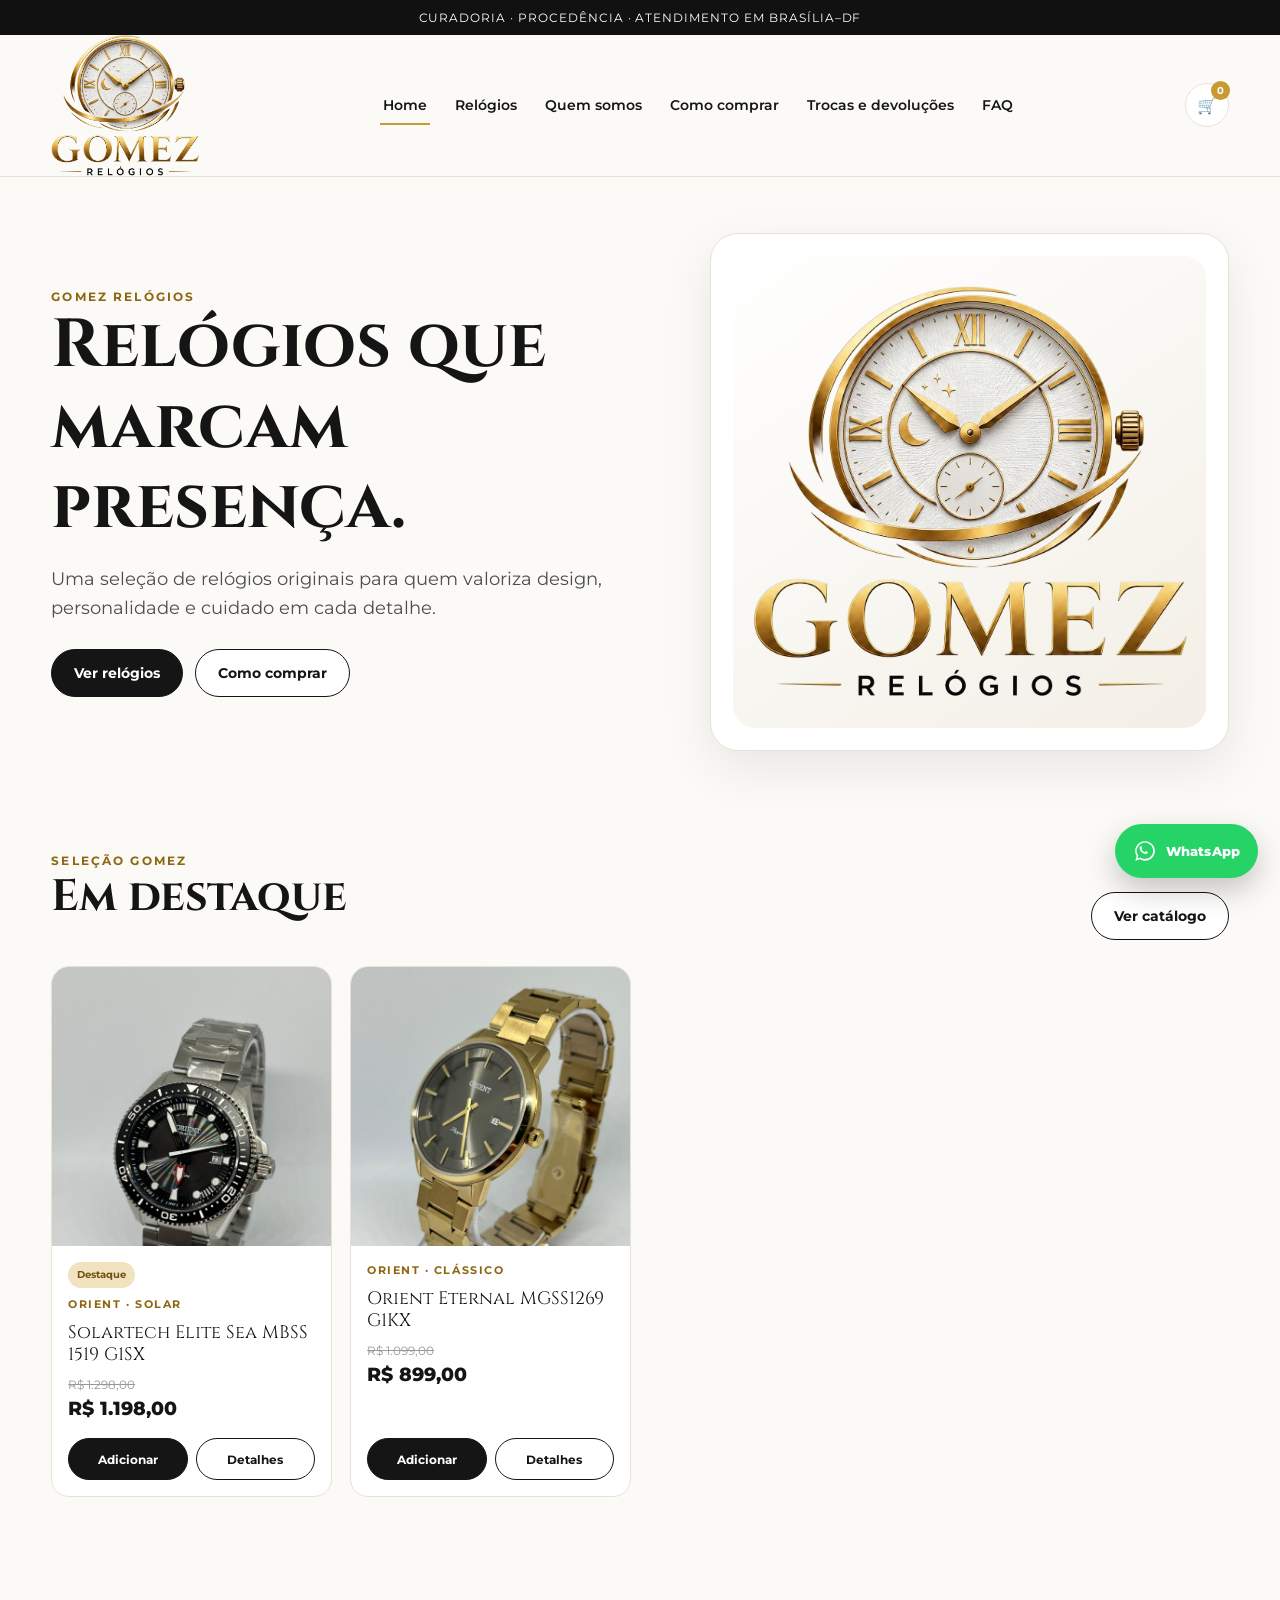
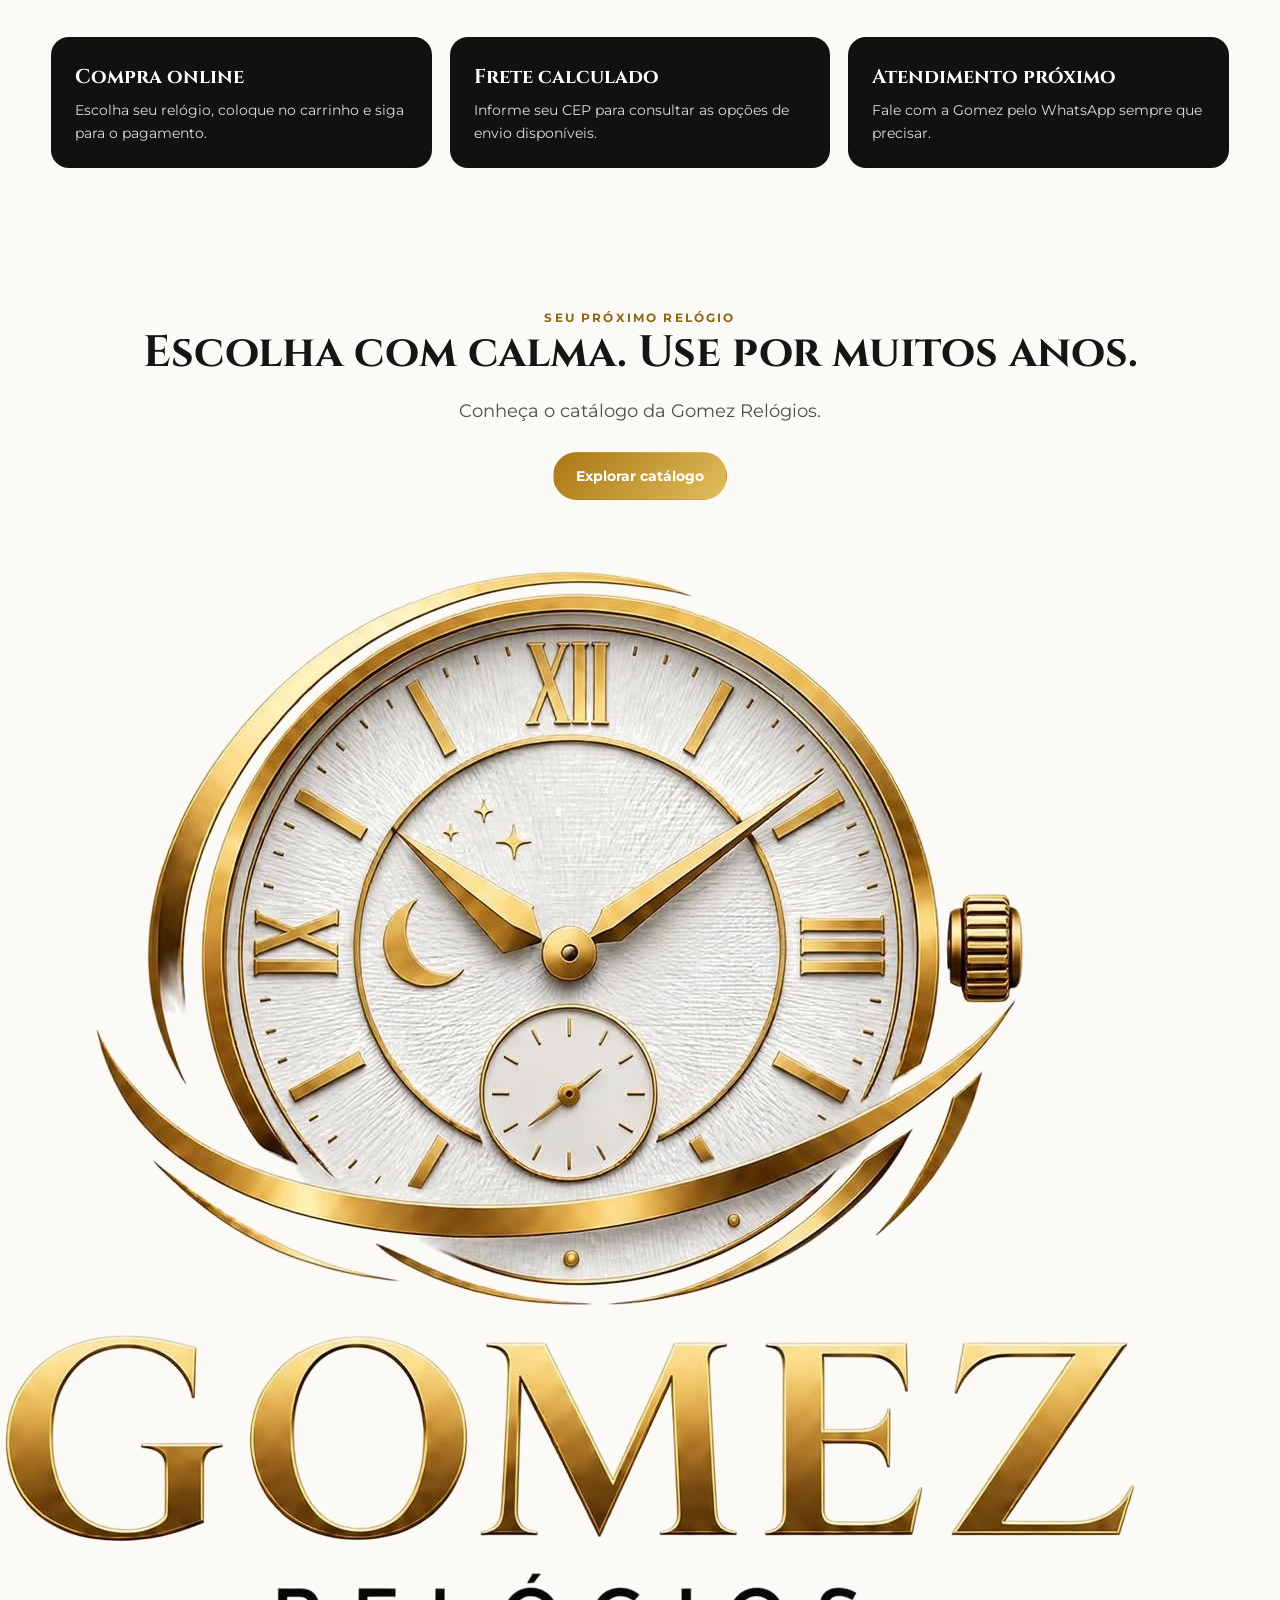
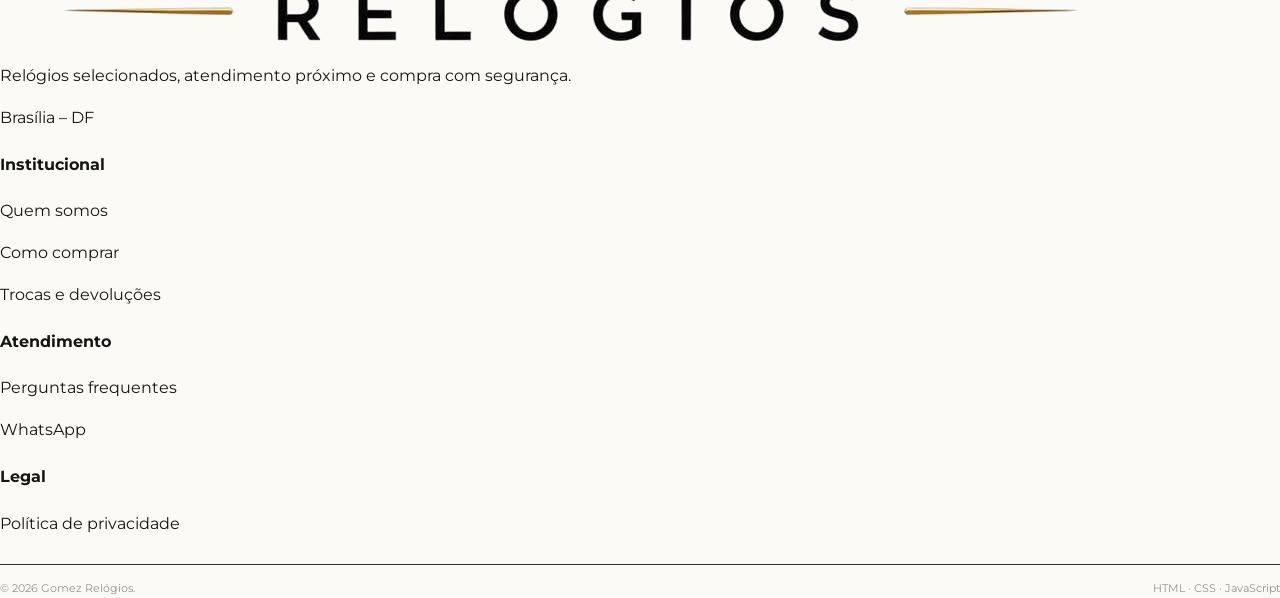
==== commit 4b09f07d: "Update index.html" ====
--- a/index.html
+++ b/index.html
@@ -6,5 +6,5 @@
 <section class="section"><div class="container"><div class="grid features"><div class="feature"><strong>Compra online</strong><p>Escolha seu relógio, coloque no carrinho e siga para o pagamento.</p></div><div class="feature"><strong>Frete calculado</strong><p>Informe seu CEP para consultar as opções de envio disponíveis.</p></div><div class="feature"><strong>Atendimento próximo</strong><p>Fale com a Gomez pelo WhatsApp sempre que precisar.</p></div></div></div></section>
 <section class="section"><div class="container" style="text-align:center"><div class="eyebrow">Seu próximo relógio</div><h2>Escolha com calma. Use por muitos anos.</h2><p class="lead" style="margin:0 auto">Conheça o catálogo da Gomez Relógios.</p><div class="btns" style="justify-content:center"><a class="btn btn-gold" href="produtos.html">Explorar catálogo</a></div></div></section>
 </main>
-<p>Relógios selecionados, atendimento próximo e compra com segurança.</p><p>Brasília – DF</p></div><div><h4>Institucional</h4><p><a href="quem-somos.html">Quem somos</a></p><p><a href="como-comprar.html">Como comprar</a></p><p><a href="trocas-e-devolucoes.html">Trocas e devoluções</a></p></div><div><h4>Atendimento</h4><p><a href="perguntas-frequentes.html">Perguntas frequentes</a></p><p><a id="footerWhatsapp" target="_blank" rel="noopener">WhatsApp</a></p></div><div><h4>Legal</h4><p><a href="politica-de-privacidade.html">Política de privacidade</a></p></div></div><div class="footer-bottom"><span>© <span data-year></span> Gomez Relógios.</span><span>HTML · CSS · JavaScript</span></div></div></footer>
+<img class="footer-logo" src="assets/logo-gomez.png" alt="Gomez Relógios"><p>Relógios selecionados, atendimento próximo e compra com segurança.</p><p>Brasília – DF</p></div><div><h4>Institucional</h4><p><a href="quem-somos.html">Quem somos</a></p><p><a href="como-comprar.html">Como comprar</a></p><p><a href="trocas-e-devolucoes.html">Trocas e devoluções</a></p></div><div><h4>Atendimento</h4><p><a href="perguntas-frequentes.html">Perguntas frequentes</a></p><p><a id="footerWhatsapp" target="_blank" rel="noopener">WhatsApp</a></p></div><div><h4>Legal</h4><p><a href="politica-de-privacidade.html">Política de privacidade</a></p></div></div><div class="footer-bottom"><span>© <span data-year></span> Gomez Relógios.</span><span>HTML · CSS · JavaScript</span></div></div></footer>
 <script>document.addEventListener('DOMContentLoaded',()=>{const a=document.querySelector('#footerWhatsapp');if(a)a.href=Gomez.whatsappUrl('Olá, Gomez Relógios! Quero saber mais sobre os relógios.');});</script></body></html>
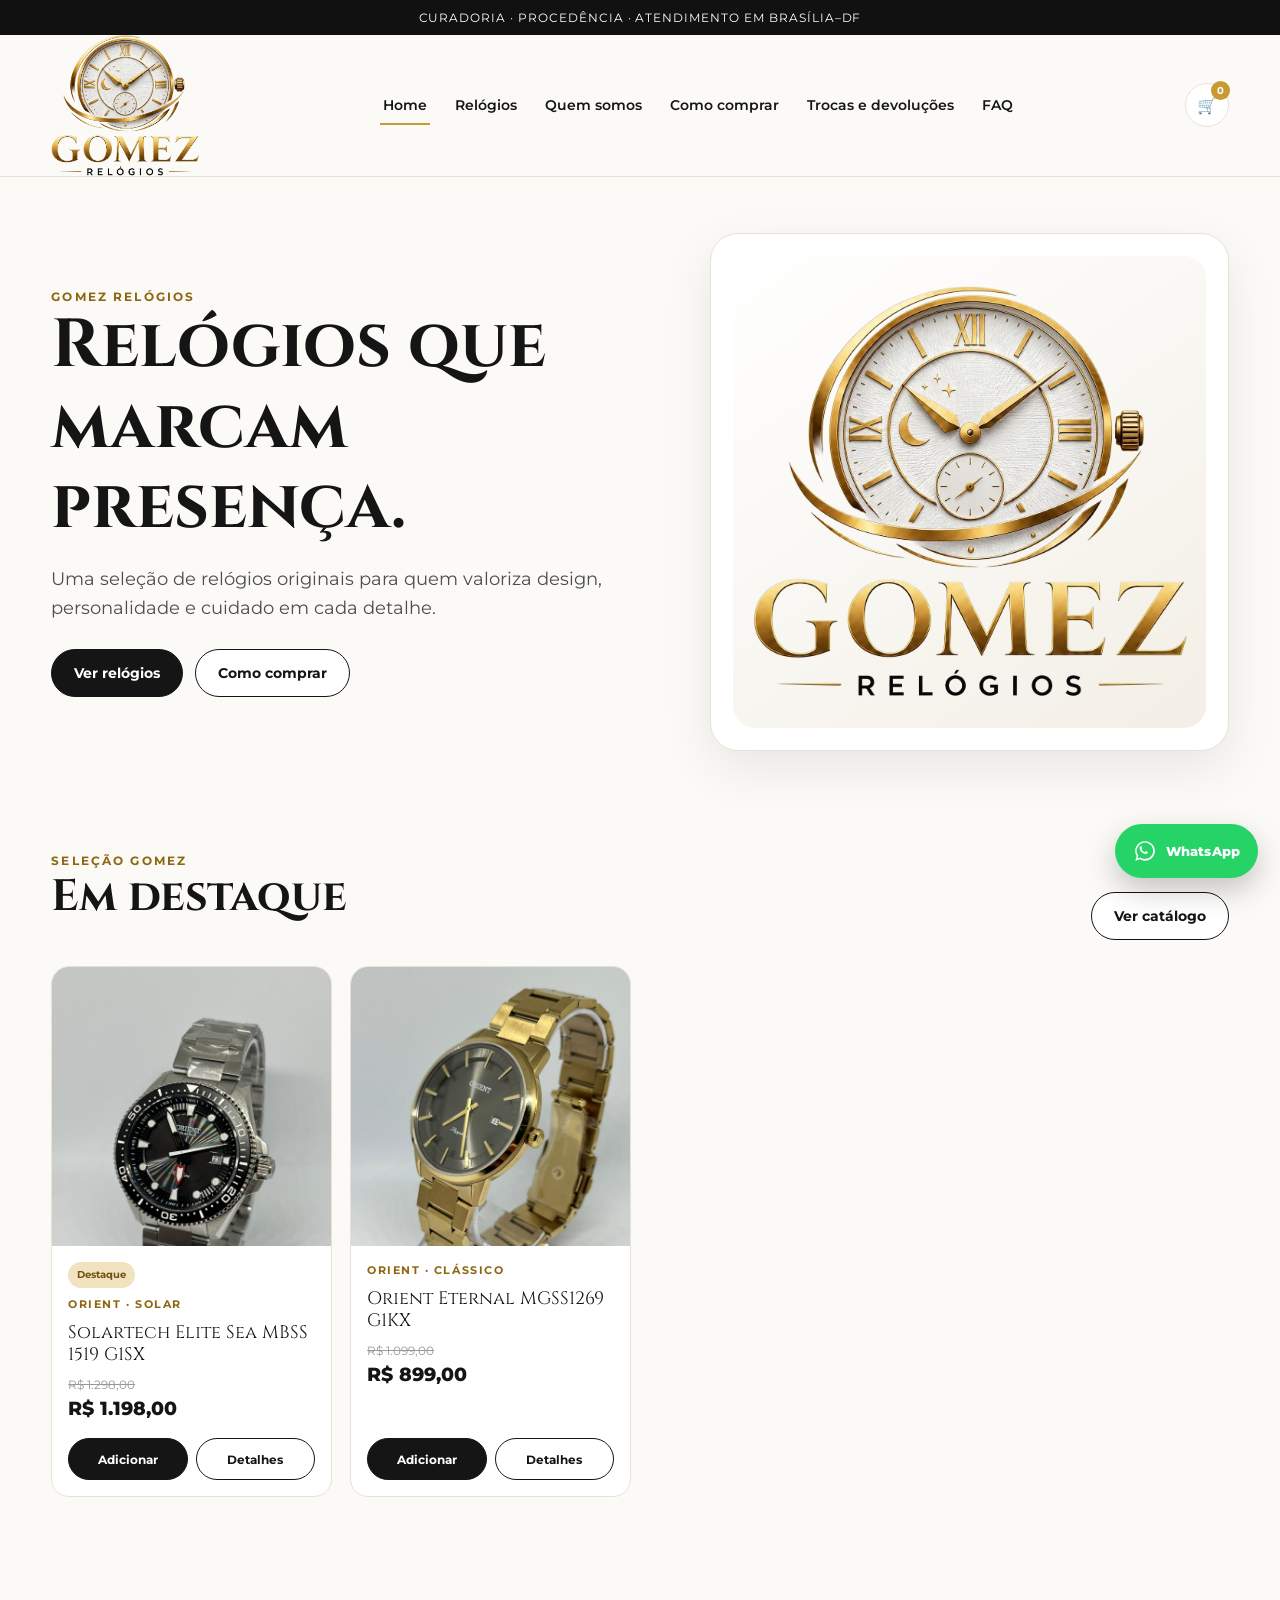
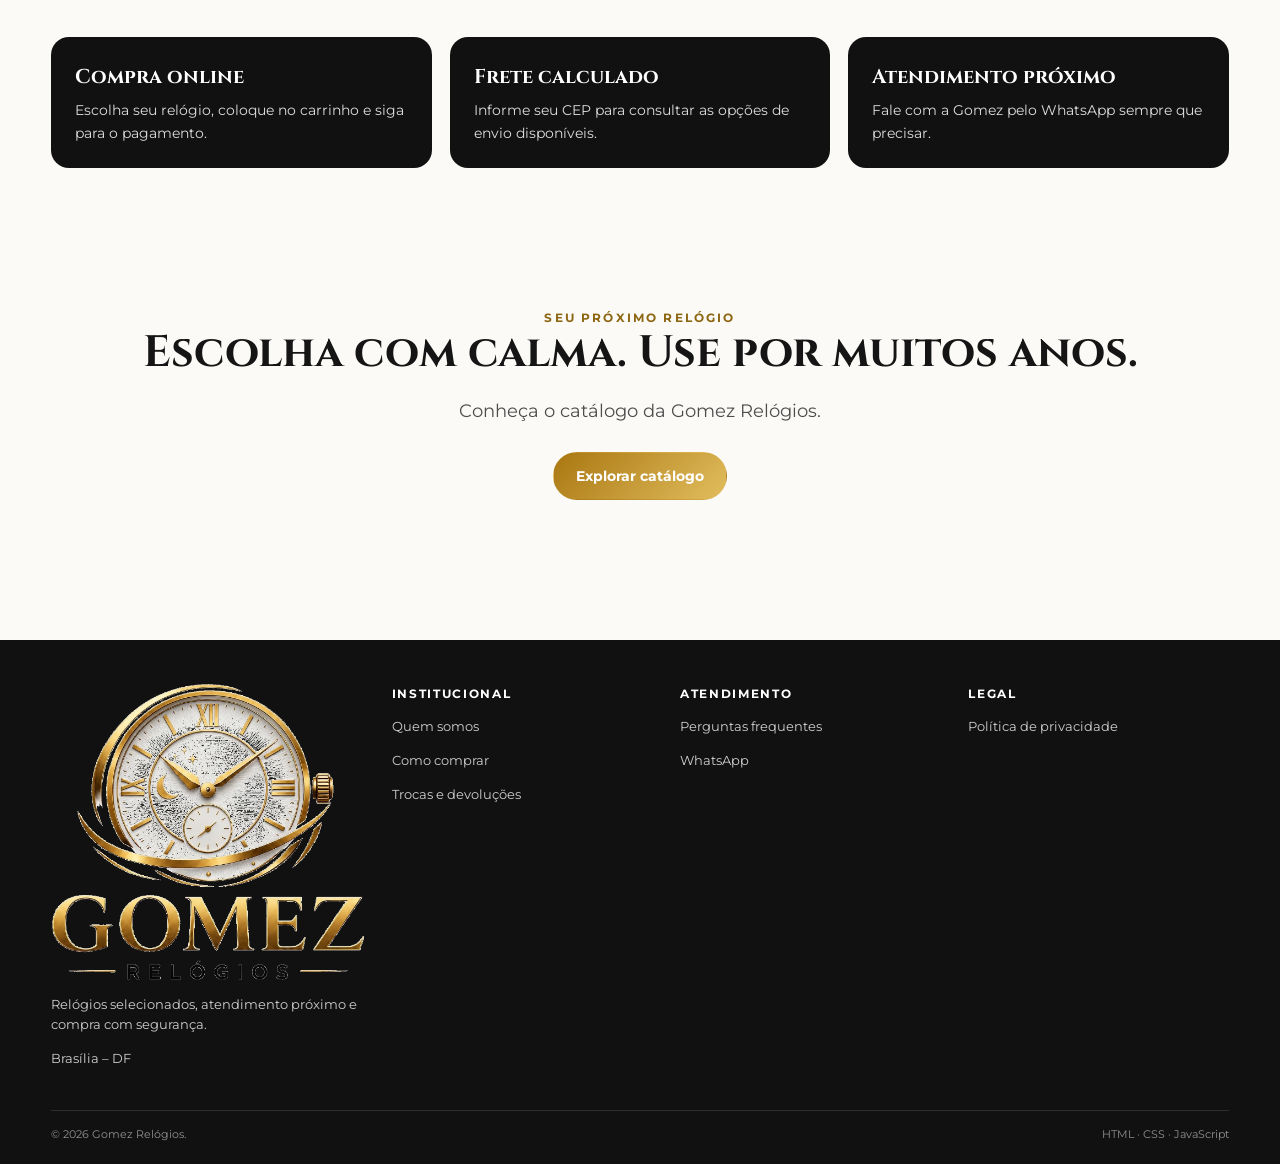
==== commit 08753e1a: "Update index.html" ====
--- a/index.html
+++ b/index.html
@@ -6,5 +6,5 @@
 <section class="section"><div class="container"><div class="grid features"><div class="feature"><strong>Compra online</strong><p>Escolha seu relógio, coloque no carrinho e siga para o pagamento.</p></div><div class="feature"><strong>Frete calculado</strong><p>Informe seu CEP para consultar as opções de envio disponíveis.</p></div><div class="feature"><strong>Atendimento próximo</strong><p>Fale com a Gomez pelo WhatsApp sempre que precisar.</p></div></div></div></section>
 <section class="section"><div class="container" style="text-align:center"><div class="eyebrow">Seu próximo relógio</div><h2>Escolha com calma. Use por muitos anos.</h2><p class="lead" style="margin:0 auto">Conheça o catálogo da Gomez Relógios.</p><div class="btns" style="justify-content:center"><a class="btn btn-gold" href="produtos.html">Explorar catálogo</a></div></div></section>
 </main>
-<img class="footer-logo" src="assets/logo-gomez.png" alt="Gomez Relógios"><p>Relógios selecionados, atendimento próximo e compra com segurança.</p><p>Brasília – DF</p></div><div><h4>Institucional</h4><p><a href="quem-somos.html">Quem somos</a></p><p><a href="como-comprar.html">Como comprar</a></p><p><a href="trocas-e-devolucoes.html">Trocas e devoluções</a></p></div><div><h4>Atendimento</h4><p><a href="perguntas-frequentes.html">Perguntas frequentes</a></p><p><a id="footerWhatsapp" target="_blank" rel="noopener">WhatsApp</a></p></div><div><h4>Legal</h4><p><a href="politica-de-privacidade.html">Política de privacidade</a></p></div></div><div class="footer-bottom"><span>© <span data-year></span> Gomez Relógios.</span><span>HTML · CSS · JavaScript</span></div></div></footer>
+<footer><div class="container"><div class="footer-grid"><div><img class="footer-logo" src="assets/logo-gomez.png" alt="Gomez Relógios"><p>Relógios selecionados, atendimento próximo e compra com segurança.</p><p>Brasília – DF</p></div><div><h4>Institucional</h4><p><a href="quem-somos.html">Quem somos</a></p><p><a href="como-comprar.html">Como comprar</a></p><p><a href="trocas-e-devolucoes.html">Trocas e devoluções</a></p></div><div><h4>Atendimento</h4><p><a href="perguntas-frequentes.html">Perguntas frequentes</a></p><p><a id="footerWhatsapp" target="_blank" rel="noopener">WhatsApp</a></p></div><div><h4>Legal</h4><p><a href="politica-de-privacidade.html">Política de privacidade</a></p></div></div><div class="footer-bottom"><span>© <span data-year></span> Gomez Relógios.</span><span>HTML · CSS · JavaScript</span></div></div></footer>
 <script>document.addEventListener('DOMContentLoaded',()=>{const a=document.querySelector('#footerWhatsapp');if(a)a.href=Gomez.whatsappUrl('Olá, Gomez Relógios! Quero saber mais sobre os relógios.');});</script></body></html>
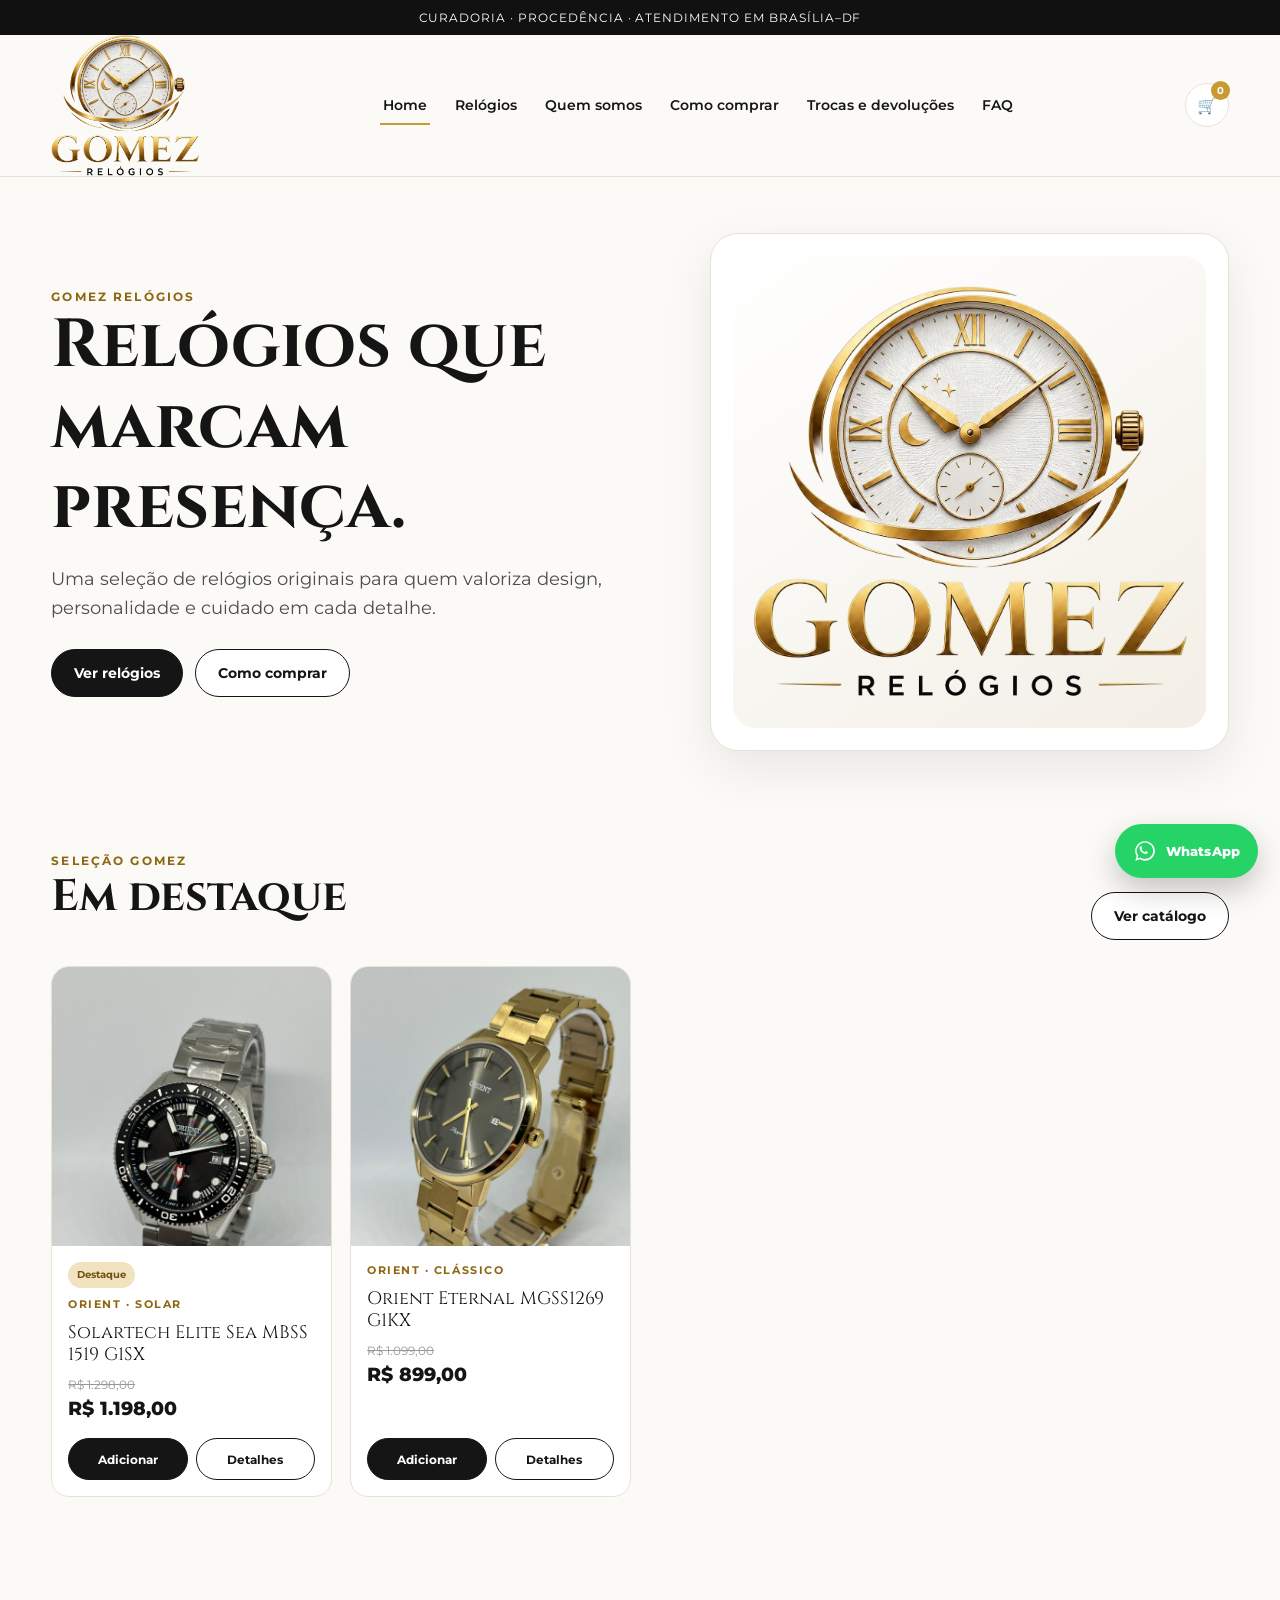
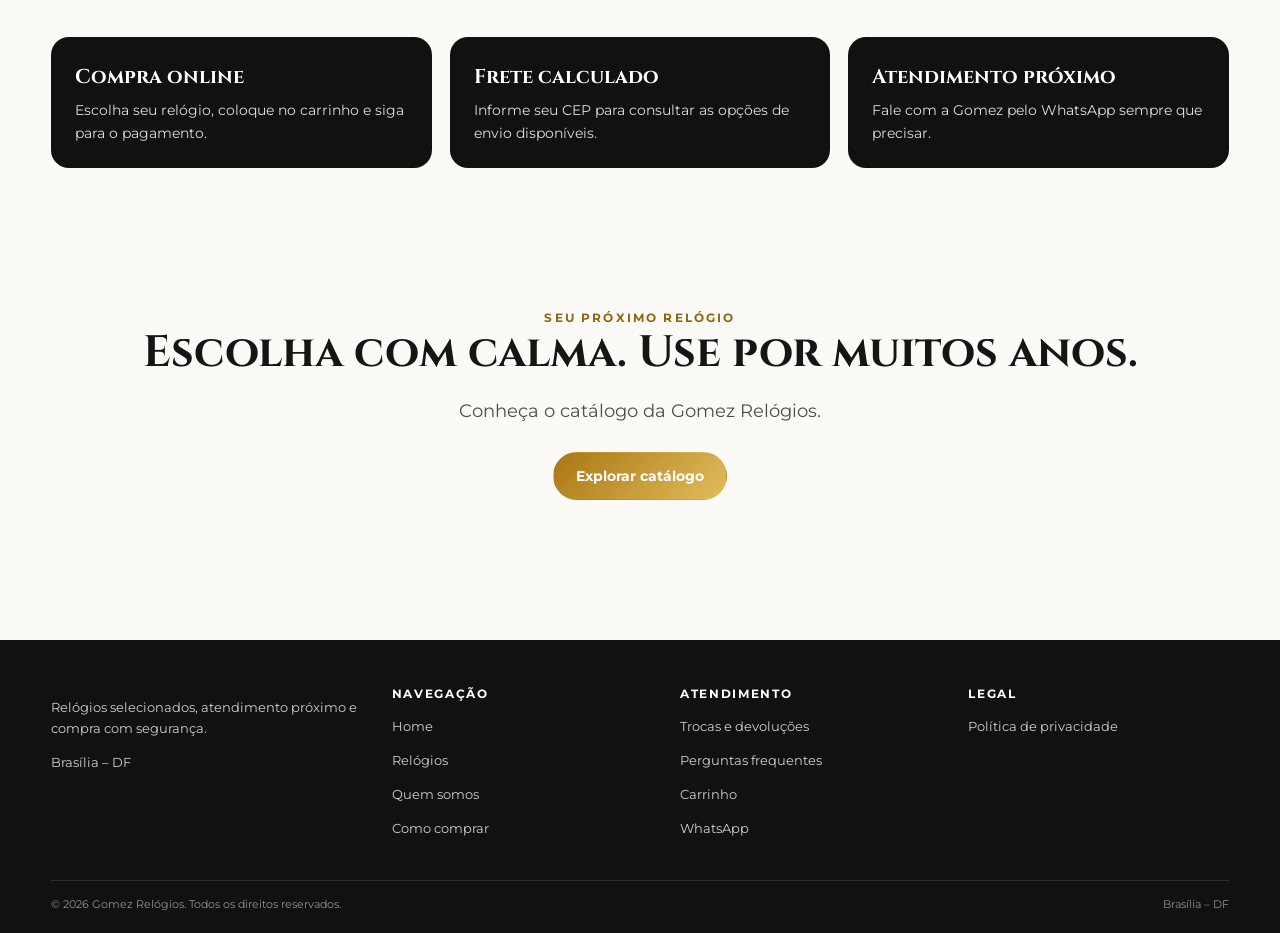
==== commit 16937493: "Update index.html" ====
--- a/index.html
+++ b/index.html
@@ -1,10 +1,47 @@
-<!doctype html><html lang="pt-BR"><head><meta charset="utf-8"><meta name="viewport" content="width=device-width,initial-scale=1"><meta name="theme-color" content="#151515"><title>Gomez Relógios | Relógios selecionados</title><meta name="description" content="Gomez Relógios — relógios selecionados, compra online e atendimento em Brasília-DF."><link rel="icon" href="assets/logo-gomez.png"><link rel="stylesheet" href="css/style.css"><script src="data.js" defer></script><script src="js/app.js" defer></script><script src="js/catalog.js" defer></script></head><body>
-<div class="topbar">CURADORIA · PROCEDÊNCIA · ATENDIMENTO EM BRASÍLIA–DF</div><header class="header"><div class="container header-inner"><a class="brand" href="index.html"><img src="assets/logo-gomez.png" alt="Gomez Relógios"></a><nav class="nav"><a href="index.html">Home</a><a href="produtos.html">Relógios</a><a href="quem-somos.html">Quem somos</a><a href="como-comprar.html">Como comprar</a><a href="trocas-e-devolucoes.html">Trocas e devoluções</a><a href="perguntas-frequentes.html">FAQ</a></nav><div class="header-actions"><button class="icon-btn mobile-menu" data-mobile-menu>☰</button><a class="icon-btn" href="carrinho.html">🛒<span class="cart-count" data-cart-count>0</span></a></div></div></header>
+<!DOCTYPE html>
+<html lang="pt-BR"><head><meta charset="utf-8"/><meta content="width=device-width,initial-scale=1" name="viewport"/><meta content="#151515" name="theme-color"/><title>Gomez Relógios | Relógios selecionados</title><meta content="Gomez Relógios — relógios selecionados, compra online e atendimento em Brasília-DF." name="description"/><link href="assets/logo-gomez.png" rel="icon"/><link href="css/style.css" rel="stylesheet"/><script defer="" src="data.js"></script><script defer="" src="js/app.js"></script><script defer="" src="js/catalog.js"></script></head><body>
+<div class="topbar">CURADORIA · PROCEDÊNCIA · ATENDIMENTO EM BRASÍLIA–DF</div><header class="header"><div class="container header-inner"><a class="brand" href="index.html"><img alt="Gomez Relógios" src="assets/logo-gomez.png"/></a><nav class="nav"><a href="index.html">Home</a><a href="produtos.html">Relógios</a><a href="quem-somos.html">Quem somos</a><a href="como-comprar.html">Como comprar</a><a href="trocas-e-devolucoes.html">Trocas e devoluções</a><a href="perguntas-frequentes.html">FAQ</a></nav><div class="header-actions"><button class="icon-btn mobile-menu" data-mobile-menu="">☰</button><a class="icon-btn" href="carrinho.html">🛒<span class="cart-count" data-cart-count="">0</span></a></div></div></header>
 <main>
-<section class="hero"><div class="container hero-grid"><div><div class="eyebrow">Gomez Relógios</div><h1>Relógios que marcam presença.</h1><p class="lead">Uma seleção de relógios originais para quem valoriza design, personalidade e cuidado em cada detalhe.</p><div class="btns"><a class="btn btn-primary" href="produtos.html">Ver relógios</a><a class="btn btn-ghost" href="como-comprar.html">Como comprar</a></div></div><div class="hero-card"><div class="hero-card-inner"><img src="assets/logo-gomez.png" alt="Logo Gomez Relógios"></div></div></div></section>
-<section class="section"><div class="container"><div class="section-head"><div><div class="eyebrow">Seleção Gomez</div><h2>Em destaque</h2></div><a class="btn btn-ghost" href="produtos.html">Ver catálogo</a></div><div class="grid product-grid" data-products data-limit="4"></div></div></section>
+<section class="hero"><div class="container hero-grid"><div><div class="eyebrow">Gomez Relógios</div><h1>Relógios que marcam presença.</h1><p class="lead">Uma seleção de relógios originais para quem valoriza design, personalidade e cuidado em cada detalhe.</p><div class="btns"><a class="btn btn-primary" href="produtos.html">Ver relógios</a><a class="btn btn-ghost" href="como-comprar.html">Como comprar</a></div></div><div class="hero-card"><div class="hero-card-inner"><img alt="Logo Gomez Relógios" src="assets/logo-gomez.png"/></div></div></div></section>
+<section class="section"><div class="container"><div class="section-head"><div><div class="eyebrow">Seleção Gomez</div><h2>Em destaque</h2></div><a class="btn btn-ghost" href="produtos.html">Ver catálogo</a></div><div class="grid product-grid" data-limit="4" data-products=""></div></div></section>
 <section class="section"><div class="container"><div class="grid features"><div class="feature"><strong>Compra online</strong><p>Escolha seu relógio, coloque no carrinho e siga para o pagamento.</p></div><div class="feature"><strong>Frete calculado</strong><p>Informe seu CEP para consultar as opções de envio disponíveis.</p></div><div class="feature"><strong>Atendimento próximo</strong><p>Fale com a Gomez pelo WhatsApp sempre que precisar.</p></div></div></div></section>
 <section class="section"><div class="container" style="text-align:center"><div class="eyebrow">Seu próximo relógio</div><h2>Escolha com calma. Use por muitos anos.</h2><p class="lead" style="margin:0 auto">Conheça o catálogo da Gomez Relógios.</p><div class="btns" style="justify-content:center"><a class="btn btn-gold" href="produtos.html">Explorar catálogo</a></div></div></section>
 </main>
-<footer><div class="container"><div class="footer-grid"><div><img class="footer-logo" src="assets/logo-gomez.png" alt="Gomez Relógios"><p>Relógios selecionados, atendimento próximo e compra com segurança.</p><p>Brasília – DF</p></div><div><h4>Institucional</h4><p><a href="quem-somos.html">Quem somos</a></p><p><a href="como-comprar.html">Como comprar</a></p><p><a href="trocas-e-devolucoes.html">Trocas e devoluções</a></p></div><div><h4>Atendimento</h4><p><a href="perguntas-frequentes.html">Perguntas frequentes</a></p><p><a id="footerWhatsapp" target="_blank" rel="noopener">WhatsApp</a></p></div><div><h4>Legal</h4><p><a href="politica-de-privacidade.html">Política de privacidade</a></p></div></div><div class="footer-bottom"><span>© <span data-year></span> Gomez Relógios.</span><span>HTML · CSS · JavaScript</span></div></div></footer>
-<script>document.addEventListener('DOMContentLoaded',()=>{const a=document.querySelector('#footerWhatsapp');if(a)a.href=Gomez.whatsappUrl('Olá, Gomez Relógios! Quero saber mais sobre os relógios.');});</script></body></html>
+
+<footer>
+<div class="container">
+<div class="footer-grid">
+<div>
+<p>Relógios selecionados, atendimento próximo e compra com segurança.</p>
+<p>Brasília – DF</p>
+</div>
+<div>
+<h4>Navegação</h4>
+<p><a href="index.html">Home</a></p>
+<p><a href="produtos.html">Relógios</a></p>
+<p><a href="quem-somos.html">Quem somos</a></p>
+<p><a href="como-comprar.html">Como comprar</a></p>
+</div>
+<div>
+<h4>Atendimento</h4>
+<p><a href="trocas-e-devolucoes.html">Trocas e devoluções</a></p>
+<p><a href="perguntas-frequentes.html">Perguntas frequentes</a></p>
+<p><a href="carrinho.html">Carrinho</a></p>
+<p><a id="footerWhatsapp" rel="noopener" target="_blank">WhatsApp</a></p>
+</div>
+<div>
+<h4>Legal</h4>
+<p><a href="politica-de-privacidade.html">Política de privacidade</a></p>
+</div>
+</div>
+<div class="footer-bottom">
+<span>© <span data-year=""></span> Gomez Relógios. Todos os direitos reservados.</span>
+<span>Brasília – DF</span>
+</div>
+</div>
+</footer><script>
+document.addEventListener('DOMContentLoaded',()=>{
+  const a=document.querySelector('#footerWhatsapp');
+  if(a && window.Gomez) a.href=Gomez.whatsappUrl('Olá, Gomez Relógios! Quero saber mais sobre os relógios.');
+});
+</script></body></html>
